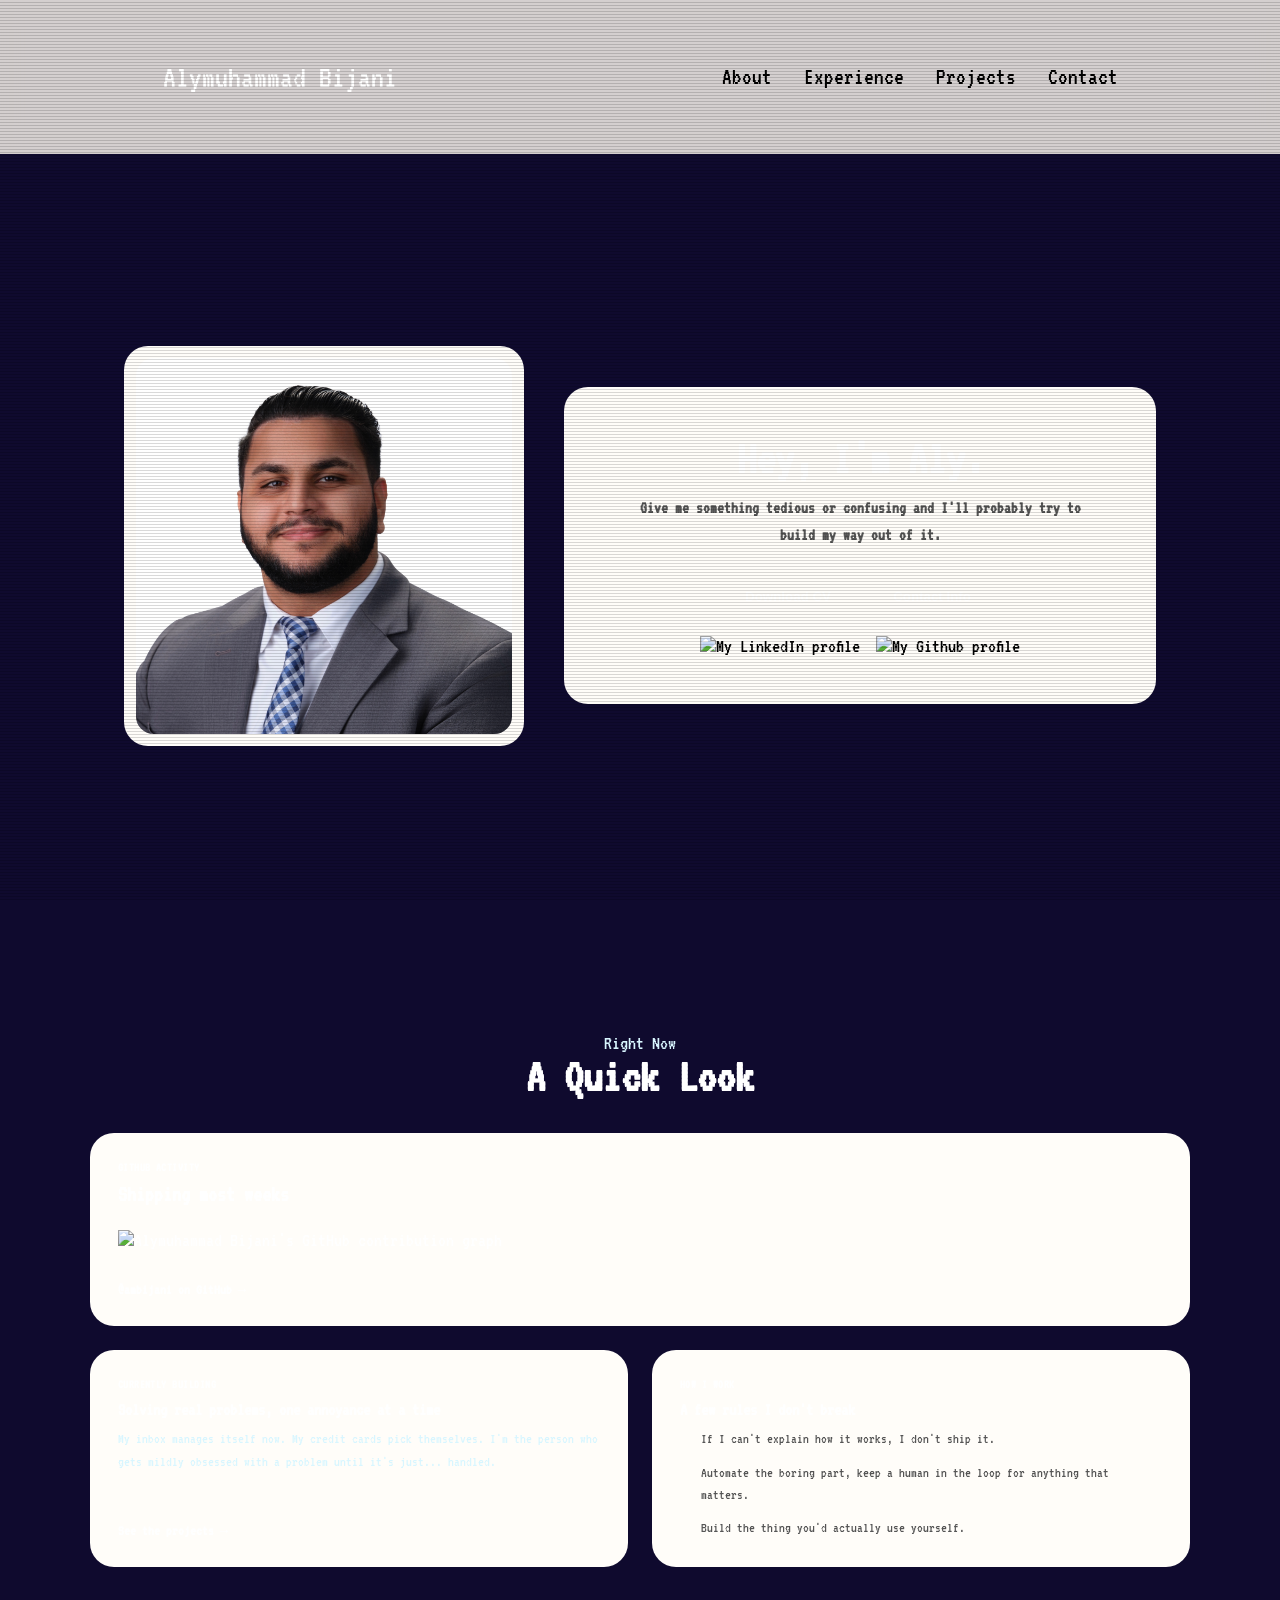
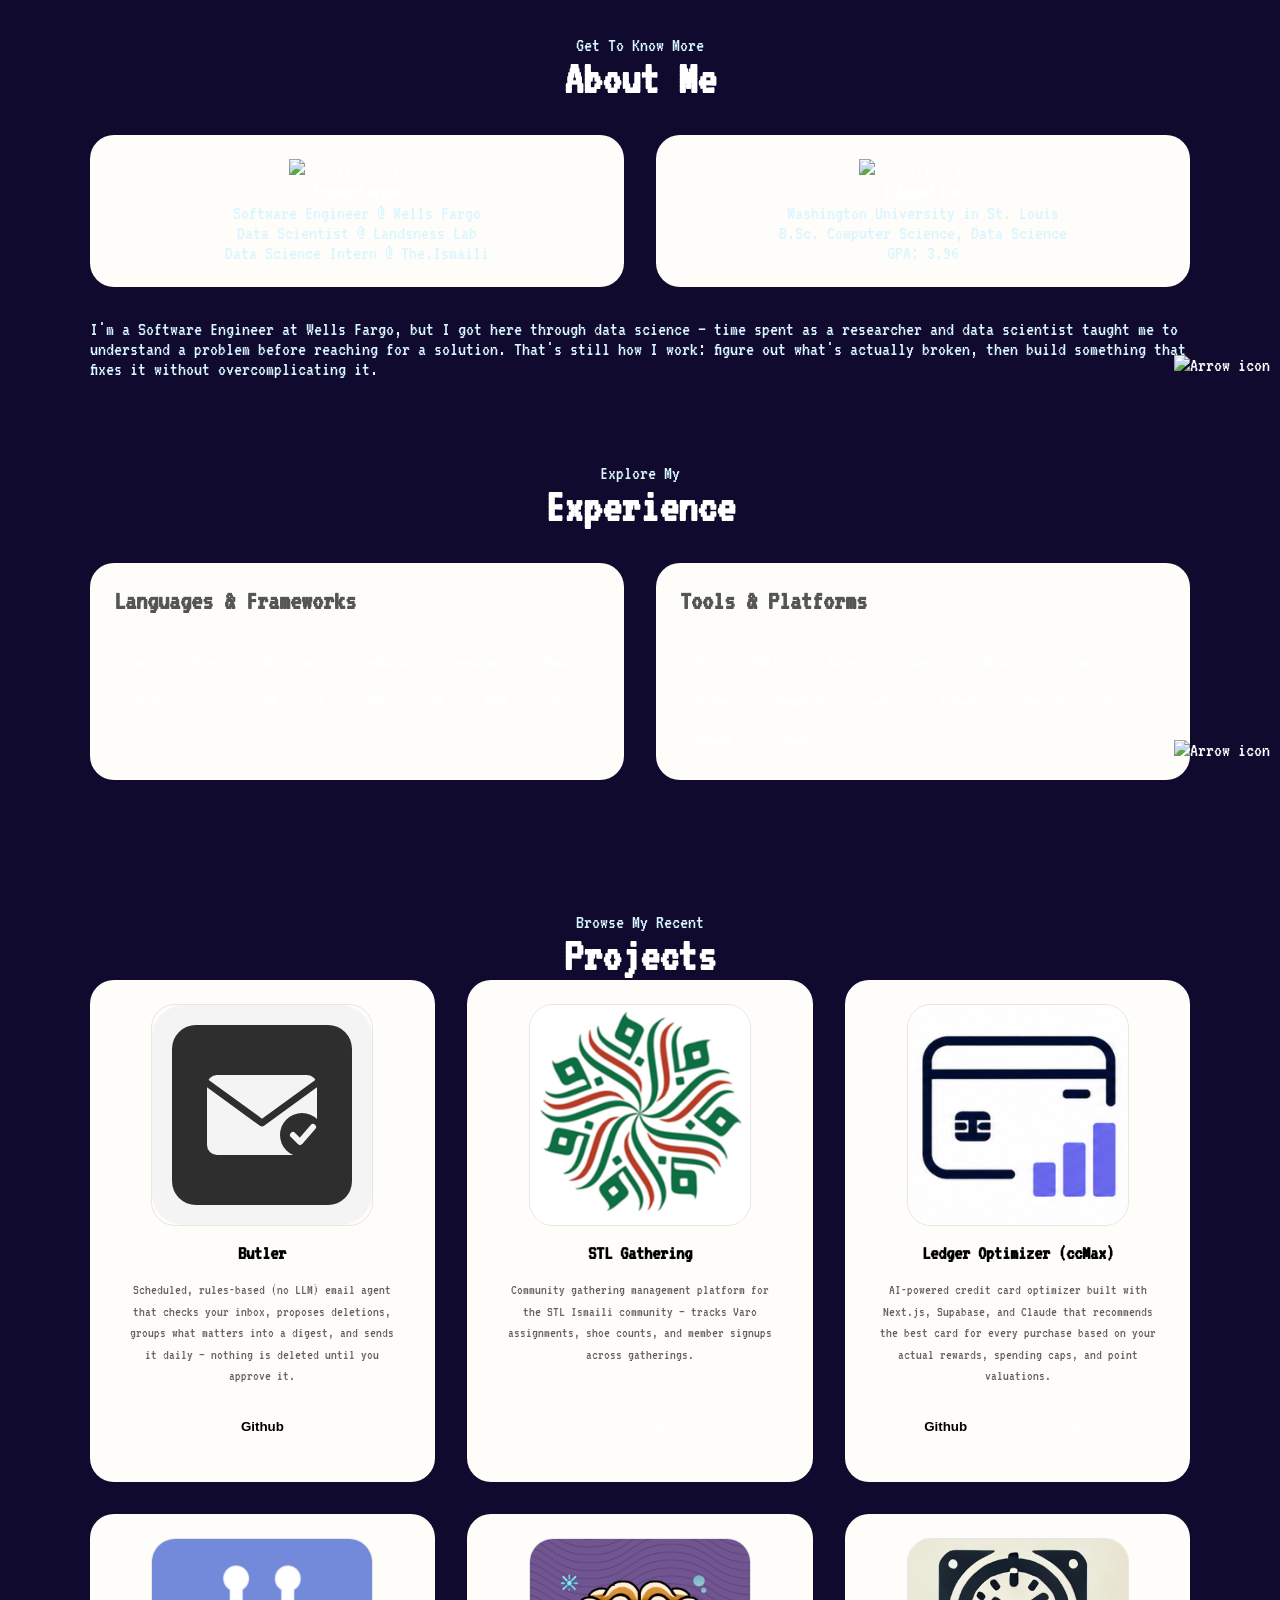
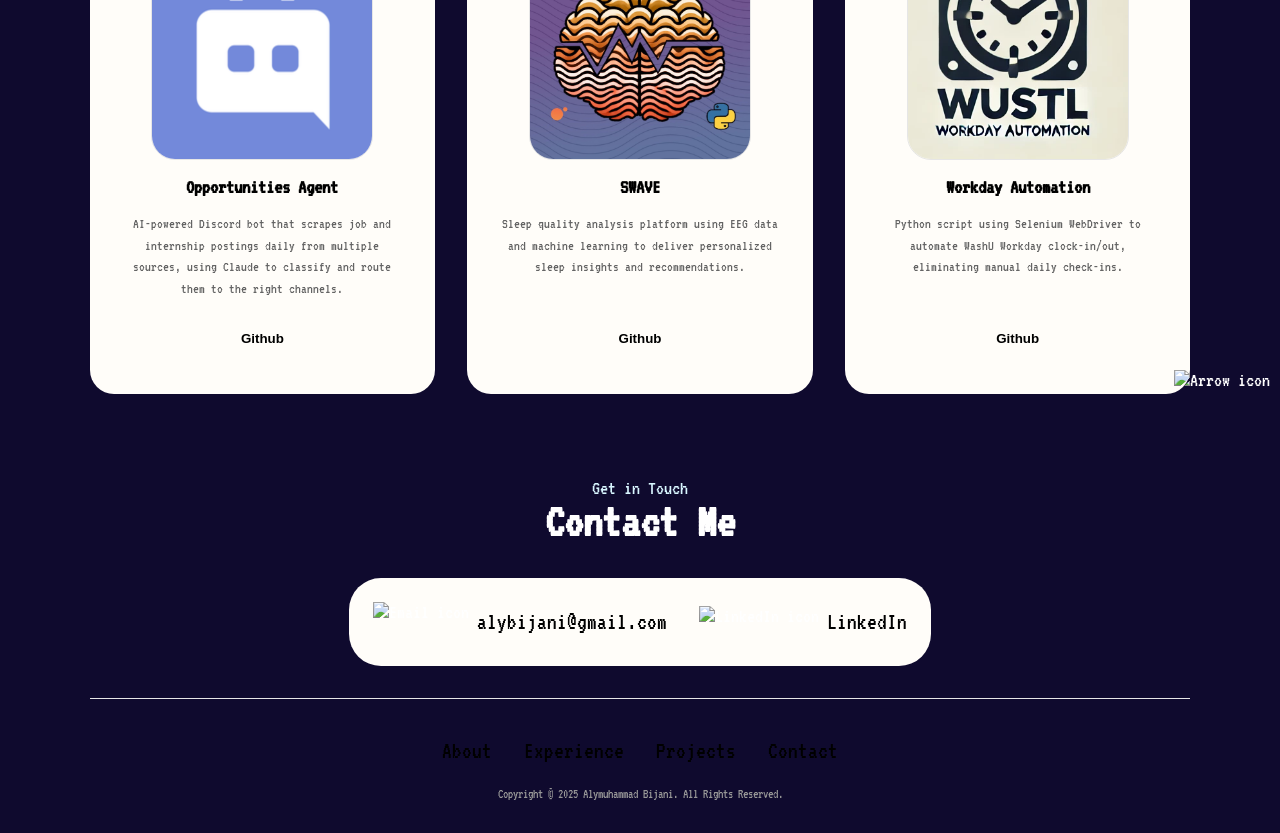
==== pixel/index.html @ 301f7021 "add pixel palette, fonts, and scanline overlay" ====
<!DOCTYPE html>
<html lang="en">

<head>
  <meta charset="UTF-8">
  <meta http-equiv="X-UA-Compatible" content="IE=edge">
  <meta name="viewport" content="width=device-width, initial-scale=1.0">
  <meta name="description" content="Alymuhammad Bijani — Software Engineer at Wells Fargo with a background in data science. Explore my projects, skills, and experience.">
  <title>Bijani Builds</title>
  <link rel="stylesheet" href="style.css">
  <link rel="stylesheet" href="mediaqueries.css">
  <link rel="shortcut icon" type="image/x-icon" href="../assets/bijani_build_logo.png">
  <link href="https://fonts.googleapis.com/css2?family=Press+Start+2P&family=VT323&display=swap" rel="stylesheet">
  <!-- Google tag (gtag.js) -->
  <script async src="https://www.googletagmanager.com/gtag/js?id=G-7TRR2CFN4Z"></script>
  <script>
    window.dataLayer = window.dataLayer || [];
    function gtag(){dataLayer.push(arguments);}
    gtag('js', new Date());
    gtag('config', 'G-7TRR2CFN4Z');
  </script>
</head>

<body>
  <nav id="desktop-nav">
    <div class="logo">Alymuhammad Bijani</div>
    <div>
      <ul class="nav-links">
        <li><a href="#about">About</a></li>
        <li><a href="#experience">Experience</a></li>
        <li><a href="#projects">Projects</a></li>
        <li><a href="#contact">Contact</a></li>
      </ul>
    </div>
  </nav>
  <nav id="hamburger-nav">
    <div class="logo">Alymuhammad Bijani</div>
    <div class="hamburger-menu">
      <div class="hamburger-icon" onclick="toggleMenu()">
        <span></span>
        <span></span>
        <span></span>
      </div>
      <div class="menu-links">
        <li><a href="#about" onclick="toggleMenu()">About</a></li>
        <li><a href="#experience" onclick="toggleMenu()">Experience</a></li>
        <li><a href="#projects" onclick="toggleMenu()">Projects</a></li>
        <li><a href="#contact" onclick="toggleMenu()">Contact</a></li>
      </div>
    </div>
  </nav>
  <section id="profile">
    <div class="section__pic-container bento-card">
      <img src="../assets/Bijani_Alymuhammad.png" alt="Alymuhammad Bijani profile picture" />
    </div>
    <div class="section__text bento-card">
      <h1 class="title">Hey, I'm Aly.</h1>
      <p class="tagline">Give me something tedious or confusing and I'll probably try to build my way out of it.</p>
      <div class="btn-container">
        <button class="btn btn-color-2" onclick="window.open('../assets/Alymuhammad Bijani FT Resume July 2026.pdf', '_blank')">
          Download CV
        </button>
        <button class="btn btn-color-1" onclick="location.href='./#contact'">
          Contact Info
        </button>
      </div>
      <div id="socials-container">
        <a href="https://linkedin.com/in/ambijani" target="_blank">
          <img src="../assets/linkedin.png" alt="My LinkedIn profile" class="icon" />
        </a>
        <a href="https://github.com/ambijani" target="_blank">
          <img src="../assets/github.png" alt="My Github profile" class="icon" />
        </a>
      </div>
    </div>
  </section>
  <section id="now">
    <p class="section__text__p1">Right Now</p>
    <h1 class="title">A Quick Look</h1>
    <div class="now-grid">
      <div class="bento-card now-card now-card--github now-card--wide">
        <span class="now-card__label">GitHub activity</span>
        <h3>Shipping most weeks</h3>
        <img src="https://ghchart.rshah.org/2f6b4f/ambijani" alt="Alymuhammad Bijani's GitHub contribution graph" class="now-card__chart" />
        <a href="https://github.com/ambijani" target="_blank" class="now-card__link">@ambijani on GitHub →</a>
      </div>
      <div class="bento-card now-card now-card--building">
        <span class="now-card__label">Currently building</span>
        <h3>Solving real problems, one annoyance at a time</h3>
        <p>My inbox manages itself now. My credit cards pick themselves. I'm the person who gets mildly obsessed with a problem until it's just... handled.</p>
        <a href="#projects" class="now-card__link">See the projects →</a>
      </div>
      <div class="bento-card now-card now-card--principles">
        <span class="now-card__label">How I work</span>
        <h3>A few rules I don't break</h3>
        <ul class="now-card__list">
          <li>If I can't explain how it works, I don't ship it.</li>
          <li>Automate the boring part, keep a human in the loop for anything that matters.</li>
          <li>Build the thing you'd actually use yourself.</li>
        </ul>
      </div>
    </div>
  </section>
  <section id="about">
    <p class="section__text__p1">Get To Know More</p>
    <h1 class="title">About Me</h1>
    <div class="section-container">
      <div class="about-details-container">
        <div class="about-containers">
          <div class="details-container">
            <img src="../assets/experience.png" alt="Experience icon" class="icon" />
            <h3>Experience</h3>
            <p>Software Engineer @ Wells Fargo<br> Data Scientist @ Landsness Lab<br> Data Science Intern @
              The.Ismaili</p>
          </div>
          <div class="details-container">
            <img src="../assets/education.png" alt="Education icon" class="icon" />
            <h3>Education</h3>
            <p>Washington University in St. Louis<br> B.Sc. Computer Science, Data Science<br> GPA: 3.96</p>
          </div>
        </div>
        <div class="text-container">
          <p>
            I'm a Software Engineer at Wells Fargo, but I got here through data science — time spent as a researcher
            and data scientist taught me to understand a problem before reaching for a solution. That's still how I
            work: figure out what's actually broken, then build something that fixes it without overcomplicating it.
          </p>
        </div>
      </div>
    </div>
    <img src="../assets/arrow.png" alt="Arrow icon" class="icon arrow" onclick="location.href='./#experience'" />
  </section>
  <section id="experience">
    <p class="section__text__p1">Explore My</p>
    <h1 class="title">Experience</h1>
    <div class="experience-details-container">
      <div class="about-containers">
        <div class="details-container bento-card skill-group">
          <h2 class="experience-sub-title">Languages & Frameworks</h2>
          <div class="skill-chips">
            <span class="skill-chip">Java</span>
            <span class="skill-chip">Python</span>
            <span class="skill-chip">Spring Boot</span>
            <span class="skill-chip">TypeScript</span>
            <span class="skill-chip">JavaScript</span>
            <span class="skill-chip">React</span>
            <span class="skill-chip">Angular</span>
            <span class="skill-chip">C++</span>
            <span class="skill-chip">PHP</span>
            <span class="skill-chip">R</span>
            <span class="skill-chip">HTML</span>
            <span class="skill-chip">CSS</span>
            <span class="skill-chip">MySQL</span>
            <span class="skill-chip">H2</span>
          </div>
        </div>
        <div class="details-container bento-card skill-group">
          <h2 class="experience-sub-title">Tools & Platforms</h2>
          <div class="skill-chips">
            <span class="skill-chip">Git</span>
            <span class="skill-chip">AWS EC2</span>
            <span class="skill-chip">Linux</span>
            <span class="skill-chip">VS Code</span>
            <span class="skill-chip">JetBrains</span>
            <span class="skill-chip">Eclipse</span>
            <span class="skill-chip">Postman</span>
            <span class="skill-chip">Swagger UI</span>
            <span class="skill-chip">Jupyter</span>
            <span class="skill-chip">R Studio</span>
            <span class="skill-chip">Anaconda</span>
            <span class="skill-chip">Notion</span>
            <span class="skill-chip">JDoodle</span>
            <span class="skill-chip">Orchestra</span>
          </div>
        </div>
      </div>
    </div>
    <img src="../assets/arrow.png" alt="Arrow icon" class="icon arrow" onclick="location.href='./#projects'" />
  </section>
  <section id="projects">
    <p class="section__text__p1">Browse My Recent</p>
    <h1 class="title">Projects</h1>
    <div class="experience-details-container">
      <div class="about-containers">
        <div class="details-container color-container reveal">
          <div class="article-container">
            <img src="../assets/butler-icon.svg" alt="Butler" class="project-img" />
          </div>
          <h2 class="experience-sub-title project-title">Butler</h2>
          <p class="project-description">Scheduled, rules-based (no LLM) email agent that checks your inbox, proposes deletions, groups what matters into a digest, and sends it daily — nothing is deleted until you approve it.</p>
          <div class="btn-container">
            <a href="https://github.com/ambijani/butler-public" target="_blank">
              <button class="btn btn-color-2 project-btn">Github</button>
            </a>
          </div>
        </div>
        <div class="details-container color-container reveal">
          <div class="article-container">
            <img src="../assets/stl-gathering.png" alt="STL Gathering Website" class="project-img" />
          </div>
          <h2 class="experience-sub-title project-title">STL Gathering</h2>
          <p class="project-description">Community gathering management platform for the STL Ismaili community — tracks Varo assignments, shoe counts, and member signups across gatherings.</p>
          <div class="btn-container">
            <a href="https://stl-gathering-website.vercel.app" target="_blank">
              <button class="btn btn-color-1 project-btn">Visit Site</button>
            </a>
          </div>
        </div>
        <div class="details-container color-container reveal">
          <div class="article-container">
            <img src="../assets/ledger-optimizer.png" alt="Ledger Optimizer (ccMax)" class="project-img" />
          </div>
          <h2 class="experience-sub-title project-title">Ledger Optimizer (ccMax)</h2>
          <p class="project-description">AI-powered credit card optimizer built with Next.js, Supabase, and Claude that recommends the best card for every purchase based on your actual rewards, spending caps, and point valuations.</p>
          <div class="btn-container">
            <a href="https://github.com/ambijani/ccMax" target="_blank">
              <button class="btn btn-color-2 project-btn">Github</button>
            </a>
            <a href="https://cc-max.vercel.app" target="_blank">
              <button class="btn btn-color-1 project-btn">Live Site</button>
            </a>
          </div>
        </div>
        <div class="details-container color-container reveal">
          <div class="article-container">
            <img src="../assets/opportunities-agent.png" alt="Opportunities Agent" class="project-img" />
          </div>
          <h2 class="experience-sub-title project-title">Opportunities Agent</h2>
          <p class="project-description">AI-powered Discord bot that scrapes job and internship postings daily from multiple sources, using Claude to classify and route them to the right channels.</p>
          <div class="btn-container">
            <a href="https://github.com/ambijani/opportunities-agent" target="_blank">
              <button class="btn btn-color-2 project-btn">Github</button>
            </a>
          </div>
        </div>
        <div class="details-container color-container reveal">
          <div class="article-container">
            <img src="../assets/SWAVE_FINAL_LOGO copy.jpg" alt="SWAVE" class="project-img" />
          </div>
          <h2 class="experience-sub-title project-title">SWAVE</h2>
          <p class="project-description">Sleep quality analysis platform using EEG data and machine learning to deliver personalized sleep insights and recommendations.</p>
          <div class="btn-container">
            <a href="https://github.com/cilantroxiao/SWAVE" target="_blank">
              <button class="btn btn-color-2 project-btn">Github</button>
            </a>
          </div>
        </div>
        <div class="details-container color-container reveal">
          <div class="article-container">
            <img src="../assets/wustl_workday_logo.png" alt="Clock-in/out Automation" class="project-img" />
          </div>
          <h2 class="experience-sub-title project-title">Workday Automation</h2>
          <p class="project-description">Python script using Selenium WebDriver to automate WashU Workday clock-in/out, eliminating manual daily check-ins.</p>
          <div class="btn-container">
            <a href="https://github.com/ambijani/WUSTLWorkdayAutomationScript" target="_blank">
              <button class="btn btn-color-2 project-btn">Github</button>
            </a>
          </div>
        </div>
      </div>
    </div>
    <img src="../assets/arrow.png" alt="Arrow icon" class="icon arrow" onclick="location.href='./#contact'" />
  </section>
  <section id="contact">
    <p class="section__text__p1">Get in Touch</p>
    <h1 class="title">Contact Me</h1>
    <div class="contact-info-upper-container">
      <div class="contact-info-container">
        <img src="../assets/email.png" alt="Email icon" class="icon contact-icon email-icon" />
        <p><a href="mailto:alybijani@gmail.com" target="_blank">alybijani@gmail.com</a></p>
      </div>
      <div class="contact-info-container">
        <img src="../assets/linkedin.png" alt="LinkedIn icon" class="icon contact-icon" />
        <p><a href="https://linkedin.com/in/ambijani" target="_blank">LinkedIn</a></p>
      </div>
    </div>
  </section>
  <footer>
    <nav>
      <div class="nav-links-container">
        <ul class="nav-links">
          <li><a href="#about">About</a></li>
          <li><a href="#experience">Experience</a></li>
          <li><a href="#projects">Projects</a></li>
          <li><a href="#contact">Contact</a></li>
        </ul>
      </div>
    </nav>
    <p>Copyright &#169; 2025 Alymuhammad Bijani. All Rights Reserved.</p>
  </footer>
  <script src="../script.js"></script>
</body>

</html>
---- pixel/style.css ----
/* GENERAL */

:root {
  --pixel-navy: #0f0a2e;
  --pixel-navy-card: #1a1246;
  --pixel-magenta: #ff2e88;
  --pixel-cyan: #7df9ff;
  --pixel-gold: #ffe14d;
  --font-display: 'Press Start 2P', monospace;
  --font-body: 'VT323', monospace;
}

* {
  margin: 0;
  padding: 0;
}

body {
  font-family: var(--font-body);
  font-size: 20px;
  -webkit-font-smoothing: antialiased;
  text-rendering: optimizeLegibility;
  background: var(--pixel-navy);
  color: #fff;
  position: relative;
}

body::after {
  content: "";
  position: fixed;
  inset: 0;
  pointer-events: none;
  background: repeating-linear-gradient(0deg, rgba(0, 0, 0, 0.15) 0px, rgba(0, 0, 0, 0.15) 1px, transparent 1px, transparent 3px);
  z-index: 1000;
}

html {
  scroll-behavior: smooth;
}

p {
  color: #d8f6ff;
}

/* TRANSITION */

a,
.btn {
  transition: all 300ms ease;
}

/* DESKTOP NAV */

nav,
.nav-links {
  display: flex;
}

nav {
  justify-content: space-around;
  align-items: center;
  height: 17vh;
  position: sticky;
  top: 0;
  z-index: 100;
  background: rgba(247, 243, 236, 0.85);
  backdrop-filter: blur(12px);
  -webkit-backdrop-filter: blur(12px);
  border-bottom: 1px solid transparent;
  transition: border-color 300ms ease, box-shadow 300ms ease;
}

nav.scrolled {
  border-color: rgb(225, 225, 225);
  box-shadow: 0 2px 16px rgba(0, 0, 0, 0.06);
}

.nav-links {
  gap: 2rem;
  list-style: none;
  font-size: 1.5rem;
}

a {
  color: black;
  text-decoration: none;
  text-decoration-color: white;
}

a:hover {
  color: grey;
  text-decoration: underline;
  text-underline-offset: 1rem;
  text-decoration-color: rgb(181, 181, 181);
}

.nav-links a.active-link {
  color: var(--ink);
  text-decoration: underline;
  text-underline-offset: 1rem;
  text-decoration-color: var(--accent);
}

.logo {
  font-size: 2rem;
}

.logo:hover {
  cursor: default;
}

/* HAMBURGER MENU */

#hamburger-nav {
  display: none;
}

.hamburger-menu {
  position: relative;
  display: inline-block;
}

.hamburger-icon {
  display: flex;
  flex-direction: column;
  justify-content: space-between;
  height: 24px;
  width: 30px;
  cursor: pointer;
}

.hamburger-icon span {
  width: 100%;
  height: 2px;
  background-color: black;
  transition: all 0.3s ease-in-out;
}

.menu-links {
  position: absolute;
  top: 100%;
  right: 0;
  background-color: white;
  width: fit-content;
  max-height: 0;
  overflow: hidden;
  transition: all 0.3s ease-in-out;
}

.menu-links a {
  display: block;
  padding: 10px;
  text-align: center;
  font-size: 1.5rem;
  color: black;
  text-decoration: none;
  transition: all 0.3s ease-in-out;
}

.menu-links li {
  list-style: none;
}

.menu-links.open {
  max-height: 300px;
}

.hamburger-icon.open span:first-child {
  transform: rotate(45deg) translate(10px, 5px);
}

.hamburger-icon.open span:nth-child(2) {
  opacity: 0;
}

.hamburger-icon.open span:last-child {
  transform: rotate(-45deg) translate(10px, -5px);
}

.hamburger-icon span:first-child {
  transform: none;
}

.hamburger-icon span:first-child {
  opacity: 1;
}

.hamburger-icon span:first-child {
  transform: none;
}

/* SECTIONS */

section {
  padding-top: 4vh;
  height: 96vh;
  margin: 0 clamp(1.5rem, 7vw, 10rem);
  box-sizing: border-box;
  min-height: fit-content;
}

.section-container {
  display: flex;
}

/* BENTO CARD */

.bento-card {
  background: #fffdf9;
  border: 1.5px solid var(--card-border);
  border-radius: 1.5rem;
  box-shadow: var(--card-shadow);
  transition: transform 250ms ease, box-shadow 250ms ease;
}

.bento-card:hover {
  transform: translateY(-4px);
  box-shadow: 0 14px 28px rgba(28, 28, 26, 0.12);
}

/* PROFILE SECTION */

#profile {
  display: flex;
  justify-content: center;
  align-items: center;
  gap: 2.5rem;
  height: 80vh;
}

.section__pic-container {
  display: flex;
  height: 400px;
  width: 400px;
  margin: auto 0;
  padding: 0.75rem;
  box-sizing: border-box;
  overflow: hidden;
}

.section__pic-container img {
  width: 100%;
  height: 100%;
  object-fit: cover;
  border-radius: 1.1rem;
}

.section__text {
  align-self: center;
  text-align: center;
  padding: 3rem 3.5rem;
  max-width: 480px;
}

.section__text .tagline {
  font-size: 1.05rem;
  color: rgb(85, 85, 85);
  line-height: 1.6;
  margin: 0.75rem 0 1.5rem;
}

.section__text p {
  font-weight: 600;
}

.section__text__p1 {
  text-align: center;
}

.section__text__p2 {
  font-size: 1.75rem;
  margin-bottom: 1rem;
}

.title {
  font-size: 3rem;
  text-align: center;
}

#socials-container {
  display: flex;
  justify-content: center;
  margin-top: 1rem;
  gap: 1rem;
}

/* ICONS */

.icon {
  cursor: pointer;
  height: 2rem;
}

/* BUTTONS */

.btn-container {
  display: flex;
  justify-content: center;
  gap: 1rem;
}

.btn {
  font-weight: 600;
  transition: all 300ms ease;
  padding: 1rem;
  width: 8rem;
  border-radius: 2rem;
}

.btn-color-1,
.btn-color-2 {
  border: var(--ink) 0.1rem solid;
}

.btn-color-1:hover,
.btn-color-2:hover {
  cursor: pointer;
}

.btn-color-1 {
  background: var(--accent);
  border-color: var(--accent);
  color: white;
}

.btn-color-1:hover {
  background: var(--accent-dark);
  border-color: var(--accent-dark);
}

.btn-color-2 {
  background: none;
  color: var(--ink);
}

.btn-color-2:hover {
  background: var(--ink);
  color: white;
}

.btn-container {
  gap: 1rem;
}

/* ABOUT SECTION */

/* NOW SECTION */

#now {
  height: fit-content;
  padding-bottom: 2rem;
}

.now-grid {
  display: grid;
  grid-template-columns: repeat(2, 1fr);
  gap: 1.5rem;
  margin-top: 2rem;
}

.now-card--wide {
  grid-column: 1 / -1;
}

.now-card {
  padding: 1.75rem;
  display: flex;
  flex-direction: column;
  text-align: left;
}

.now-card__label {
  font-size: 0.75rem;
  font-weight: 700;
  letter-spacing: 0.04em;
  text-transform: uppercase;
  color: var(--accent);
  margin-bottom: 0.6rem;
}

.now-card h3 {
  font-size: 1.15rem;
  margin-bottom: 0.6rem;
  color: var(--ink);
}

.now-card p {
  font-size: 0.9rem;
  line-height: 1.55;
  flex: 1;
}

.now-card__chart {
  width: 100%;
  height: auto;
  margin: 1rem 0 1rem;
}

.now-card--wide h3 {
  font-size: 1.4rem;
}

.now-card__link {
  margin-top: 1rem;
  font-weight: 600;
  font-size: 0.9rem;
  color: var(--ink);
}

.now-card__link:hover {
  color: var(--accent);
}

.now-card__list {
  list-style: none;
  display: flex;
  flex-direction: column;
  gap: 0.75rem;
}

.now-card__list li {
  position: relative;
  padding-left: 1.3rem;
  font-size: 0.9rem;
  line-height: 1.5;
  color: rgb(85, 85, 85);
}

.now-card__list li::before {
  content: "";
  position: absolute;
  left: 0;
  top: 0.5em;
  width: 6px;
  height: 6px;
  border-radius: 50%;
  background: var(--accent);
}

#about {
  position: relative;
  height: fit-content;
  padding-bottom: 3rem;
}

.about-containers {
  gap: 2rem;
  margin-bottom: 2rem;
  margin-top: 2rem;
}

.about-details-container {
  justify-content: center;
  flex-direction: column;
}

.about-containers,
.about-details-container {
  display: flex;
}

.arrow {
  position: absolute;
  right: -5rem;
  bottom: 2.5rem;
}

.details-container {
  padding: 1.5rem;
  flex: 1;
  background: #fffdf9;
  border-radius: 1.5rem;
  border: 1.5px solid var(--card-border);
  box-shadow: var(--card-shadow);
  text-align: center;
  transition: transform 250ms ease, box-shadow 250ms ease;
}

.details-container:hover {
  transform: translateY(-4px);
  box-shadow: 0 14px 28px rgba(28, 28, 26, 0.12);
}

.section-container {
  gap: 4rem;
  height: 80%;
}

.section__pic-container {
  height: 400px;
  width: 400px;
  margin: auto 0;
}

/* EXPERIENCE SECTION */

#experience {
  position: relative;
  height: fit-content;
  margin-bottom: 4rem;
}

.experience-sub-title {
  color: rgb(85, 85, 85);
  font-weight: 600;
  font-size: 1.75rem;
  margin-bottom: 2rem;
}

.experience-details-container {
  display: flex;
  justify-content: center;
  flex-direction: column;
}

.article-container {
  display: flex;
  text-align: initial;
  flex-wrap: wrap;
  flex-direction: row;
  gap: 2.5rem;
  justify-content: space-around;
}

article {
  display: flex;
  width: 10rem;
  justify-content: space-around;
  gap: 0.5rem;
}

article .icon {
  cursor: default;
}

article p {
  display: inline-block;
  font-size: 0.7rem;
  background: rgb(240, 240, 240);
  padding: 0.15rem 0.55rem;
  border-radius: 1rem;
  color: rgb(85, 85, 85);
  font-weight: 500;
  margin-top: 0.15rem;
  white-space: nowrap;
}

/* SKILL CHIPS */

.skill-group {
  text-align: left;
}

.skill-group .experience-sub-title {
  text-align: left;
}

.skill-chips {
  display: flex;
  flex-wrap: wrap;
  gap: 0.6rem;
}

.skill-chip {
  font-size: 0.85rem;
  font-weight: 600;
  color: var(--ink);
  padding: 0.5rem 1rem;
  border-radius: 2rem;
  border: 1.5px solid var(--card-border);
  background: var(--paper);
  transition: background 200ms ease, color 200ms ease;
}

.skill-chip:hover {
  background: var(--accent);
  border-color: var(--accent);
  color: white;
}

/* PROJECTS SECTION */

#projects {
  position: relative;
  height: fit-content;
  margin-top: 4rem;
  padding-bottom: 3rem;
}

#projects .about-containers {
  display: grid;
  grid-template-columns: repeat(3, 1fr);
  gap: 2rem;
  margin: 0;
}

.color-container {
  display: flex;
  flex-direction: column;
  align-items: center;
}

.color-container .article-container {
  width: 100%;
  display: flex;
  justify-content: center;
  align-items: center;
  flex: 0 0 auto;
}

.color-container .experience-sub-title {
  flex: 0 0 auto;
}

.color-container .project-description {
  flex: 1 1 auto;
}

.color-container .btn-container {
  flex: 0 0 auto;
  margin-top: auto;
  padding-bottom: 0.5rem;
}

.project-img {
  border-radius: 1.5rem;
  width: 220px;
  height: 220px;
  object-fit: cover;
  border: 1px solid rgb(230, 230, 230);
}

.project-title {
  margin: 1rem;
  color: black;
  font-size: 1.3rem;
  white-space: nowrap;
  overflow: hidden;
  text-overflow: ellipsis;
  width: 100%;
  text-align: center;
}

.project-description {
  font-size: 0.9rem;
  color: rgb(100, 100, 100);
  text-align: center;
  margin: 0 0.5rem 1rem;
  line-height: 1.5;
}

.project-btn {
  color: var(--ink);
  border-color: var(--ink);
}

.project-btn.btn-color-1 {
  color: white;
}

/* CONTACT */

#contact {
  display: flex;
  justify-content: center;
  flex-direction: column;
  height: 70vh;
}

.contact-info-upper-container {
  display: flex;
  justify-content: center;
  border-radius: 2rem;
  border: 1.5px solid var(--card-border);
  background: #fffdf9;
  box-shadow: var(--card-shadow);
  margin: 2rem auto;
  padding: 0.5rem;
}

.contact-info-container {
  display: flex;
  align-items: center;
  justify-content: center;
  gap: 0.5rem;
  margin: 1rem;
}

.contact-info-container p {
  font-size: larger;
}

.contact-icon {
  cursor: default;
}

.email-icon {
  height: 2.5rem;
}

/* FOOTER SECTION */

footer {
  height: auto;
  margin: 0 clamp(1.5rem, 7vw, 10rem);
  padding: 2.5rem 0 2rem;
  border-top: 1px solid rgb(230, 230, 230);
}

footer nav,
footer nav.scrolled {
  height: auto;
  position: static;
  background: none;
  backdrop-filter: none;
  -webkit-backdrop-filter: none;
  border-bottom: none;
  box-shadow: none;
}

footer .nav-links-container {
  display: flex;
  justify-content: center;
}

footer p {
  text-align: center;
  margin-top: 1.5rem;
  font-size: 0.85rem;
  color: rgb(150, 150, 150);
}

/* SCROLL REVEAL */

.reveal {
  opacity: 0;
  transform: translateY(28px);
  transition: opacity 0.55s ease, transform 0.55s ease;
}

.reveal.visible {
  opacity: 1;
  transform: translateY(0);
}
---- pixel/mediaqueries.css ----
@media screen and (max-width: 1400px) {
  #profile {
    height: 83vh;
    margin-bottom: 6rem;
  }
  .about-containers {
    flex-wrap: wrap;
  }
  #projects .about-containers {
    grid-template-columns: repeat(3, 1fr);
  }
  #contact,
  #projects {
    height: fit-content;
  }
}

@media screen and (max-width: 900px) {
  #projects .about-containers {
    grid-template-columns: repeat(2, 1fr);
  }
  .now-grid {
    grid-template-columns: 1fr;
  }
}

@media screen and (max-width: 1200px) {
  #desktop-nav {
    display: none;
  }
  #hamburger-nav {
    display: flex;
  }
  #experience,
  .experience-details-container {
    margin-top: 2rem;
  }
  #profile,
  .section-container {
    display: block;
  }
  .arrow {
    display: none;
  }
  section,
  .section-container {
    height: fit-content;
  }
  section {
    margin: 0 5%;
  }
  .section__pic-container {
    width: 275px;
    height: 275px;
    margin: 0 auto 2rem;
  }
  .about-containers {
    margin-top: 0;
  }
}

@media screen and (max-width: 600px) {
  #contact {
    height: 40vh;
  }
  #profile {
    height: 83vh;
    margin-bottom: 0;
  }
  article {
    font-size: 1rem;
  }
  footer .nav-links-container {
    margin-bottom: 1rem;
  }
  #projects .about-containers {
    grid-template-columns: 1fr;
  }
  .about-containers,
  .contact-info-upper-container,
  .btn-container {
    flex-wrap: wrap;
  }
  .contact-info-container {
    margin: 0;
  }
  .contact-info-container p,
  .nav-links li a {
    font-size: 1rem;
  }
  .experience-sub-title {
    font-size: 1.25rem;
  }
  .logo {
    font-size: 1.5rem;
  }
  .nav-links {
    flex-direction: column;
    gap: 0.5rem;
    text-align: center;
  }
  .section__pic-container {
    width: auto;
    height: 46vw;
    justify-content: center;
  }
  .section__text__p2 {
    font-size: 1.25rem;
  }
  .title {
    font-size: 2rem;
  }
  .text-container {
    text-align: justify;
  }

  .about-containers{
    display: flex;
    flex-direction: column;
    width: 100%;
  }
}

@media (max-width: 480px) {
  .about-containers{
    display: flex;
    flex-direction: column;
    width: 100%;
  }
}
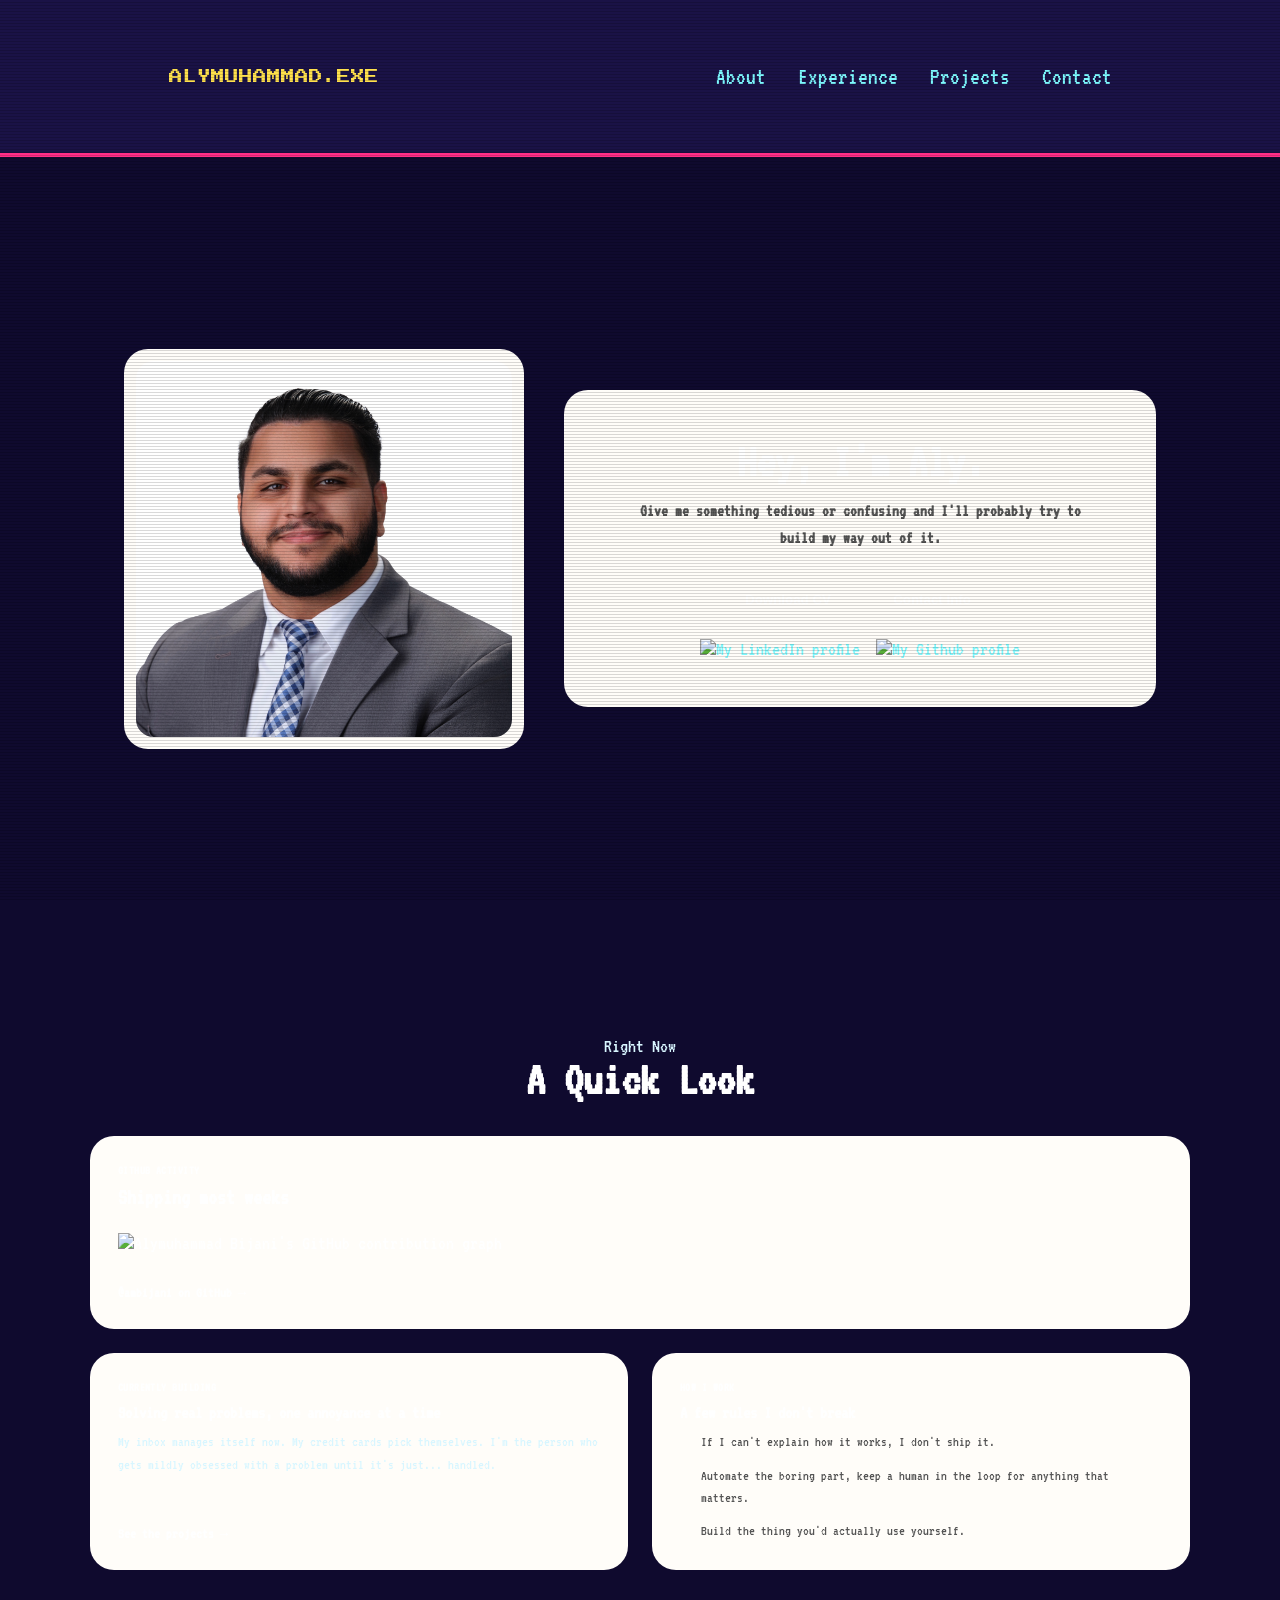
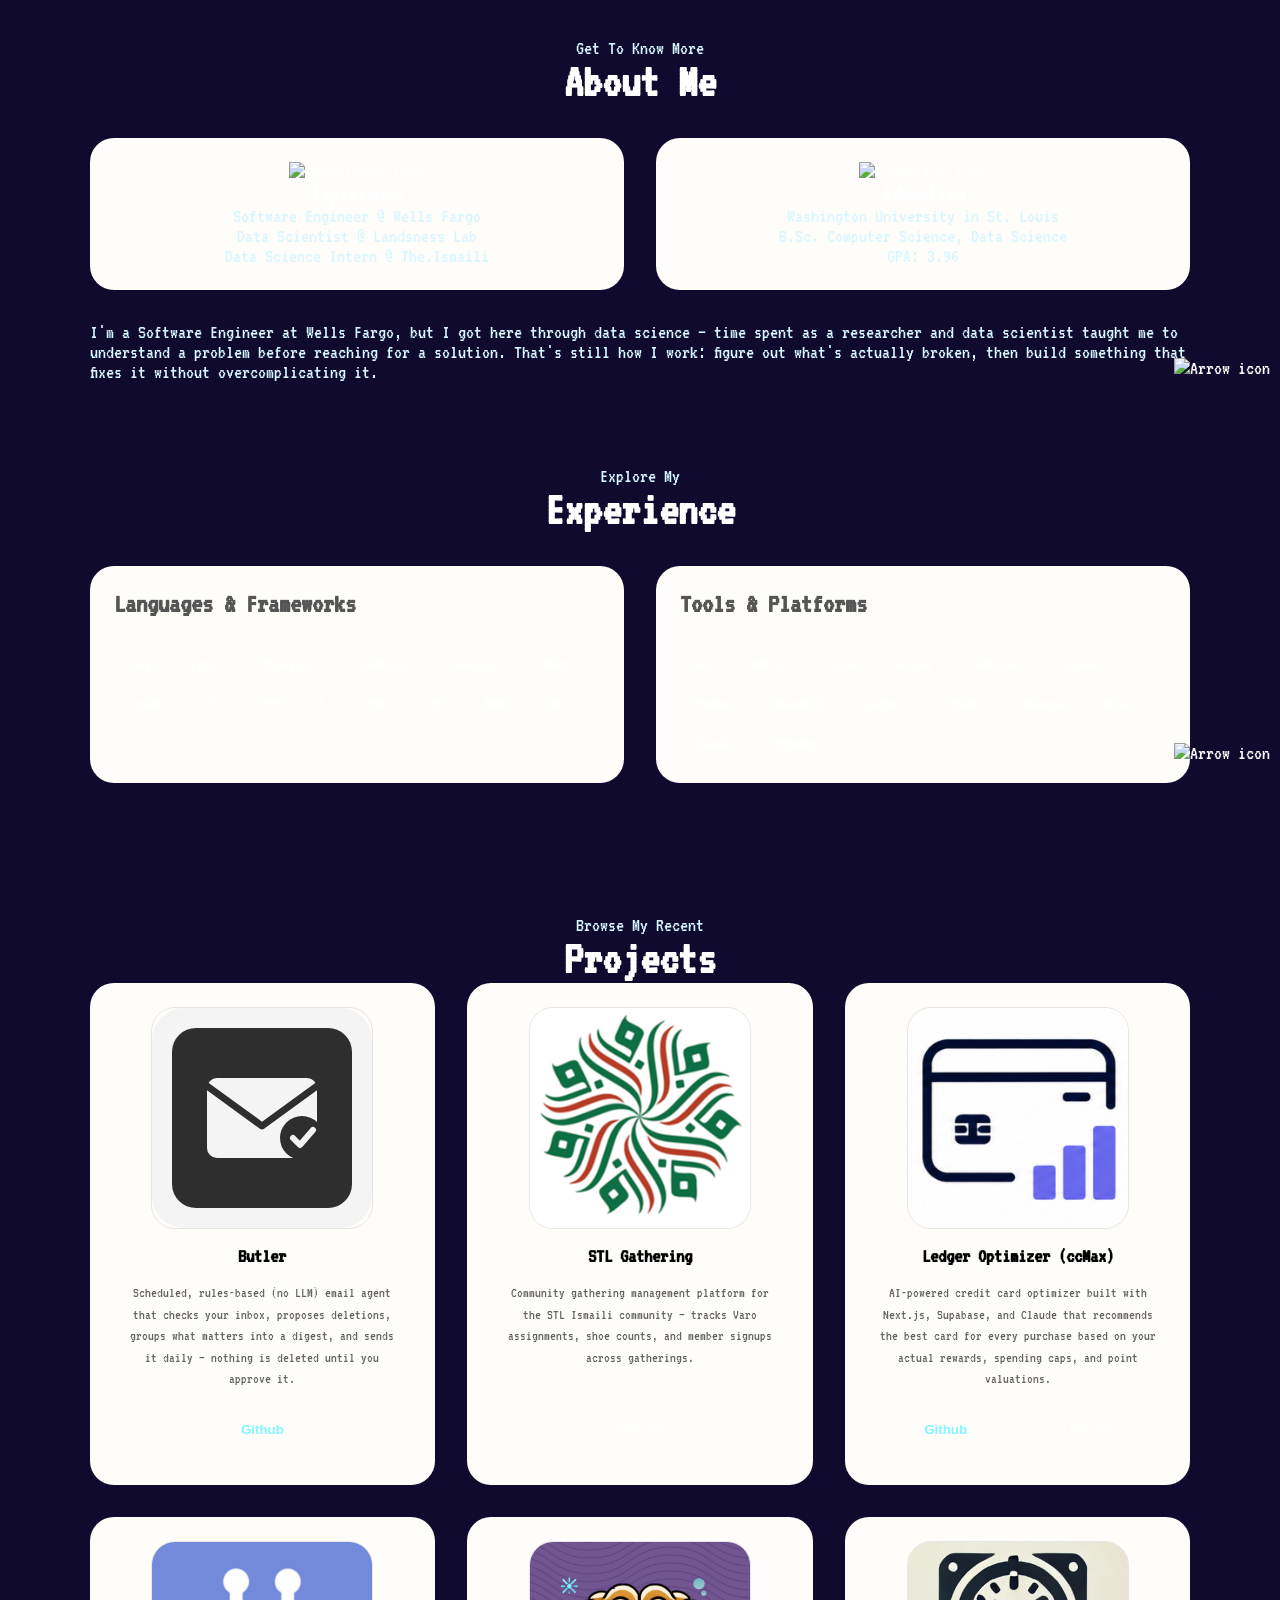
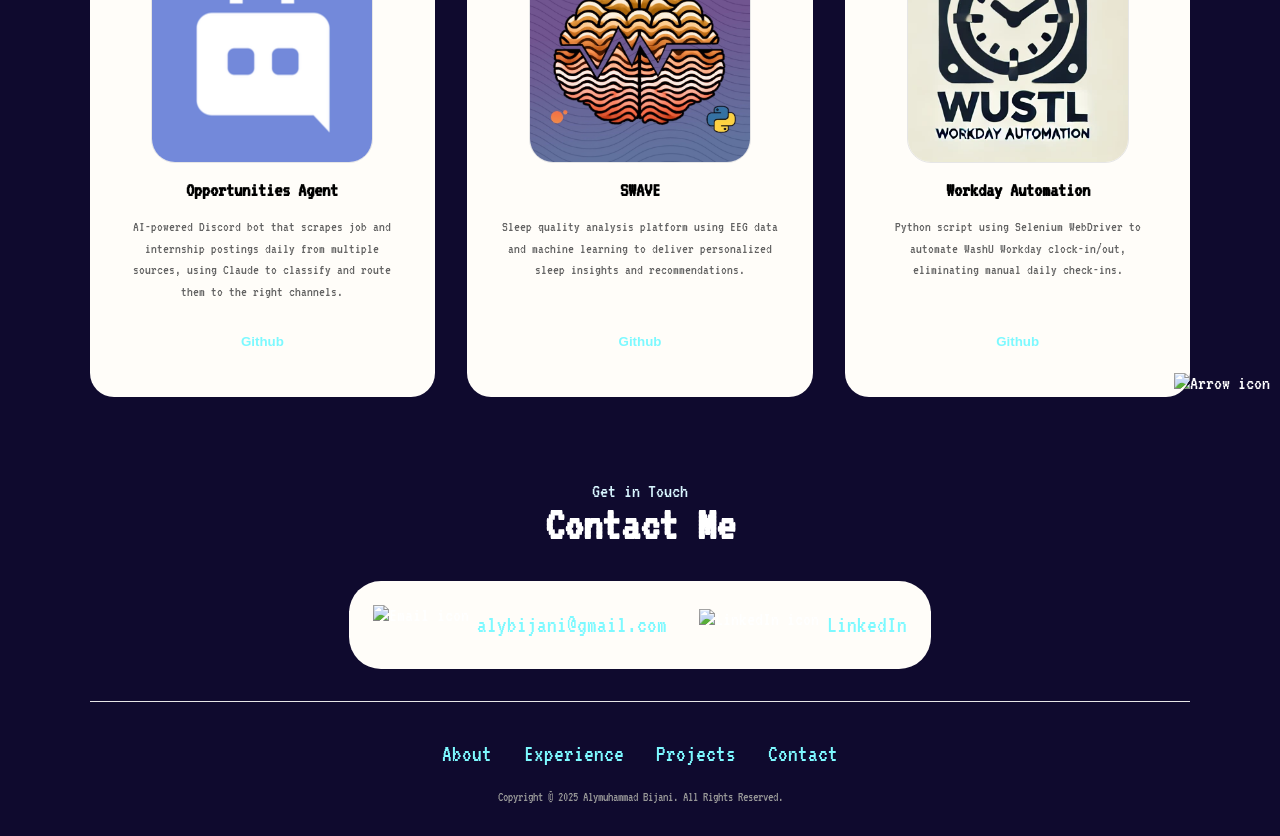
==== commit fc0c0ad2: "restyle nav and hamburger menu for pixel theme" ====
--- a/pixel/index.html
+++ b/pixel/index.html
@@ -23,7 +23,7 @@
 
 <body>
   <nav id="desktop-nav">
-    <div class="logo">Alymuhammad Bijani</div>
+    <div class="logo">ALYMUHAMMAD.EXE</div>
     <div>
       <ul class="nav-links">
         <li><a href="#about">About</a></li>
@@ -34,7 +34,7 @@
     </div>
   </nav>
   <nav id="hamburger-nav">
-    <div class="logo">Alymuhammad Bijani</div>
+    <div class="logo">ALYMUHAMMAD.EXE</div>
     <div class="hamburger-menu">
       <div class="hamburger-icon" onclick="toggleMenu()">
         <span></span>
--- a/pixel/style.css
+++ b/pixel/style.css
@@ -63,16 +63,13 @@
   position: sticky;
   top: 0;
   z-index: 100;
-  background: rgba(247, 243, 236, 0.85);
-  backdrop-filter: blur(12px);
-  -webkit-backdrop-filter: blur(12px);
-  border-bottom: 1px solid transparent;
-  transition: border-color 300ms ease, box-shadow 300ms ease;
+  background: var(--pixel-navy-card);
+  border-bottom: 4px solid var(--pixel-magenta);
+  transition: box-shadow 300ms ease;
 }
 
 nav.scrolled {
-  border-color: rgb(225, 225, 225);
-  box-shadow: 0 2px 16px rgba(0, 0, 0, 0.06);
+  box-shadow: 0 4px 0 var(--pixel-navy);
 }
 
 .nav-links {
@@ -82,27 +79,30 @@
 }
 
 a {
-  color: black;
+  color: var(--pixel-cyan);
   text-decoration: none;
   text-decoration-color: white;
 }
 
 a:hover {
-  color: grey;
+  color: #fff;
   text-decoration: underline;
   text-underline-offset: 1rem;
-  text-decoration-color: rgb(181, 181, 181);
+  text-decoration-color: var(--pixel-cyan);
 }
 
 .nav-links a.active-link {
-  color: var(--ink);
+  color: #fff;
   text-decoration: underline;
   text-underline-offset: 1rem;
-  text-decoration-color: var(--accent);
+  text-decoration-color: var(--pixel-magenta);
 }
 
 .logo {
-  font-size: 2rem;
+  font-family: var(--font-display);
+  font-size: 0.85rem;
+  color: var(--pixel-gold);
+  white-space: nowrap;
 }
 
 .logo:hover {
@@ -132,7 +132,7 @@
 .hamburger-icon span {
   width: 100%;
   height: 2px;
-  background-color: black;
+  background-color: var(--pixel-cyan);
   transition: all 0.3s ease-in-out;
 }
 
@@ -140,7 +140,8 @@
   position: absolute;
   top: 100%;
   right: 0;
-  background-color: white;
+  background-color: var(--pixel-navy-card);
+  border: 2px solid var(--pixel-magenta);
   width: fit-content;
   max-height: 0;
   overflow: hidden;
@@ -152,7 +153,7 @@
   padding: 10px;
   text-align: center;
   font-size: 1.5rem;
-  color: black;
+  color: var(--pixel-cyan);
   text-decoration: none;
   transition: all 0.3s ease-in-out;
 }
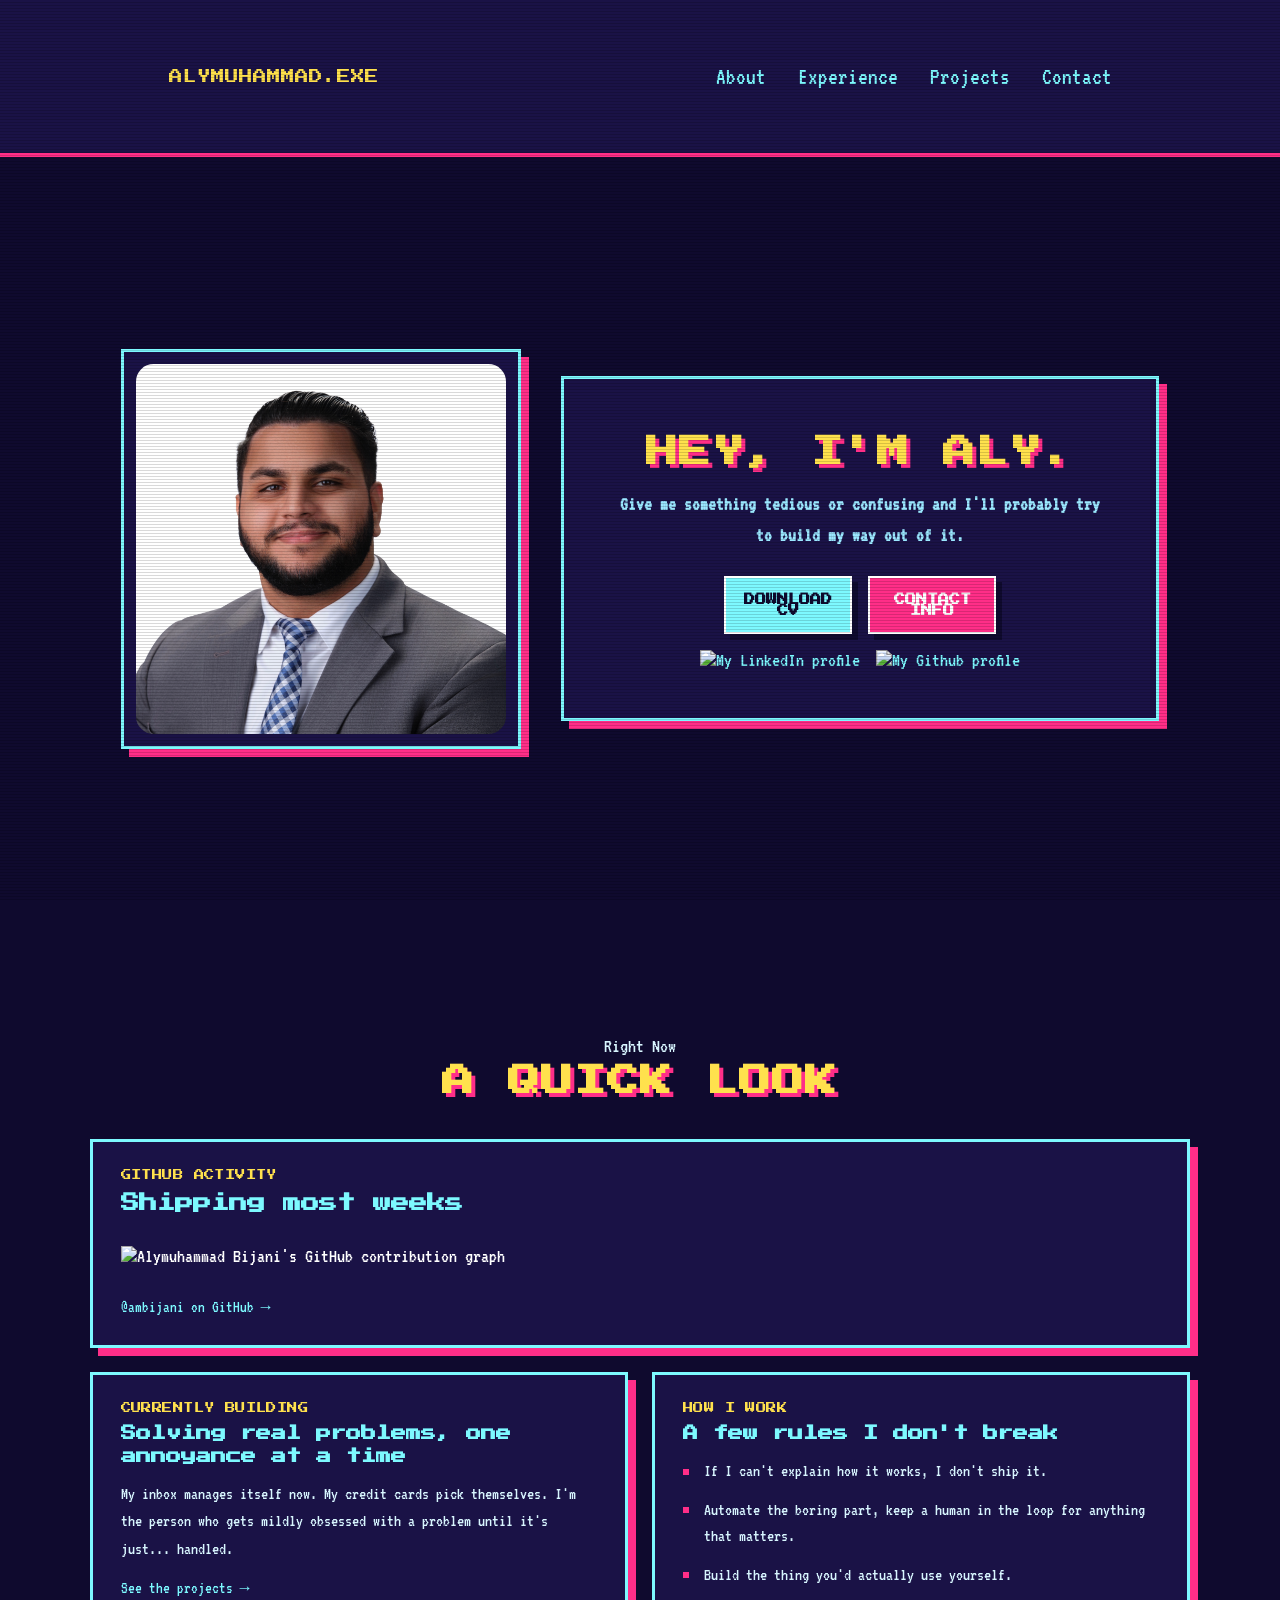
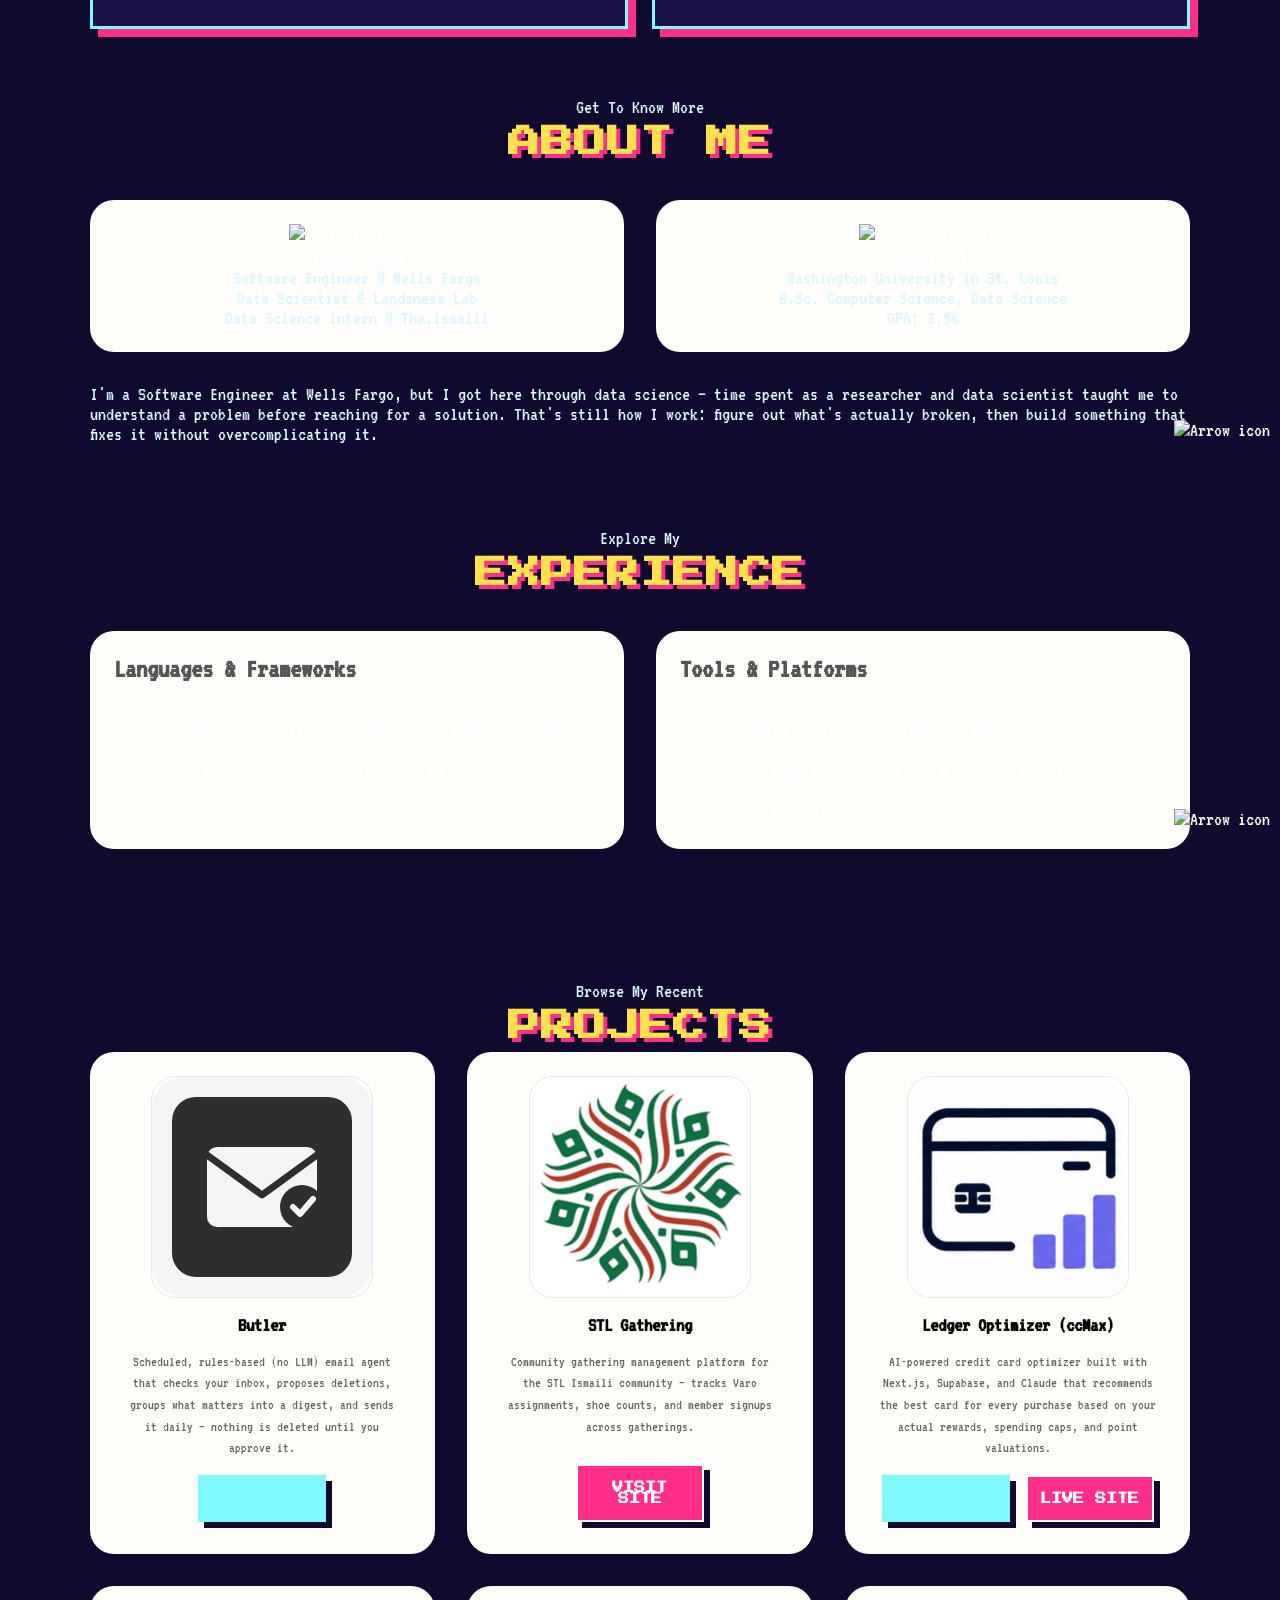
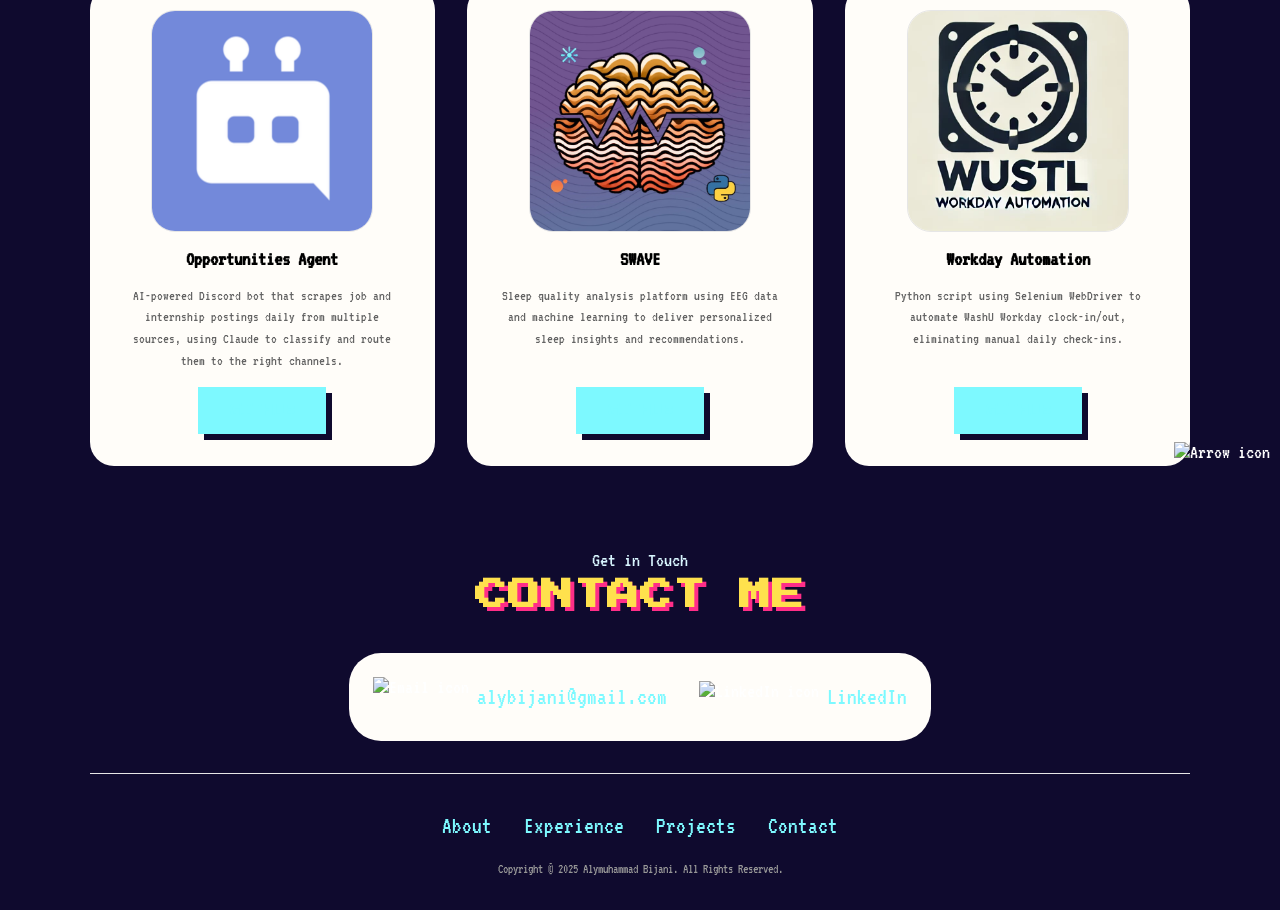
==== commit 48c82038: "restyle Quick Look bento grid for pixel theme" ====
--- a/pixel/index.html
+++ b/pixel/index.html
@@ -81,7 +81,7 @@
       <div class="bento-card now-card now-card--github now-card--wide">
         <span class="now-card__label">GitHub activity</span>
         <h3>Shipping most weeks</h3>
-        <img src="https://ghchart.rshah.org/2f6b4f/ambijani" alt="Alymuhammad Bijani's GitHub contribution graph" class="now-card__chart" />
+        <img src="https://ghchart.rshah.org/7df9ff/ambijani" alt="Alymuhammad Bijani's GitHub contribution graph" class="now-card__chart" />
         <a href="https://github.com/ambijani" target="_blank" class="now-card__link">@ambijani on GitHub →</a>
       </div>
       <div class="bento-card now-card now-card--building">
--- a/pixel/style.css
+++ b/pixel/style.css
@@ -204,19 +204,18 @@
   display: flex;
 }
 
-/* BENTO CARD */
+/* PIXEL CARD (formerly BENTO CARD) */
 
 .bento-card {
-  background: #fffdf9;
-  border: 1.5px solid var(--card-border);
-  border-radius: 1.5rem;
-  box-shadow: var(--card-shadow);
-  transition: transform 250ms ease, box-shadow 250ms ease;
+  background: var(--pixel-navy-card);
+  border: 3px solid var(--pixel-cyan);
+  border-radius: 0;
+  box-shadow: 8px 8px 0 var(--pixel-magenta);
+  transition: transform 150ms ease;
 }
 
 .bento-card:hover {
-  transform: translateY(-4px);
-  box-shadow: 0 14px 28px rgba(28, 28, 26, 0.12);
+  transform: translate(-2px, -2px);
 }
 
 /* PROFILE SECTION */
@@ -254,8 +253,8 @@
 }
 
 .section__text .tagline {
-  font-size: 1.05rem;
-  color: rgb(85, 85, 85);
+  font-size: 1.2rem;
+  color: #9be8ff;
   line-height: 1.6;
   margin: 0.75rem 0 1.5rem;
 }
@@ -274,8 +273,14 @@
 }
 
 .title {
-  font-size: 3rem;
+  font-family: var(--font-display);
+  text-transform: uppercase;
+  color: var(--pixel-gold);
+  text-shadow: 4px 4px 0 var(--pixel-magenta);
+  letter-spacing: 1px;
+  font-size: 2rem;
   text-align: center;
+  line-height: 1.6;
 }
 
 #socials-container {
@@ -301,42 +306,45 @@
 }
 
 .btn {
+  font-family: var(--font-display);
+  text-transform: uppercase;
+  font-size: 0.7rem;
   font-weight: 600;
-  transition: all 300ms ease;
-  padding: 1rem;
+  transition: all 150ms ease;
+  padding: 1rem 0.75rem;
   width: 8rem;
-  border-radius: 2rem;
+  border-radius: 0;
+  box-shadow: 6px 6px 0 var(--pixel-navy);
 }
 
 .btn-color-1,
 .btn-color-2 {
-  border: var(--ink) 0.1rem solid;
+  border: #fff 0.15rem solid;
 }
 
 .btn-color-1:hover,
 .btn-color-2:hover {
   cursor: pointer;
+  transform: translate(-2px, -2px);
 }
 
 .btn-color-1 {
-  background: var(--accent);
-  border-color: var(--accent);
-  color: white;
+  background: var(--pixel-magenta);
+  border-color: #fff;
+  color: #fff;
 }
 
 .btn-color-1:hover {
-  background: var(--accent-dark);
-  border-color: var(--accent-dark);
+  background: #d4186a;
 }
 
 .btn-color-2 {
-  background: none;
-  color: var(--ink);
+  background: var(--pixel-cyan);
+  color: var(--pixel-navy);
 }
 
 .btn-color-2:hover {
-  background: var(--ink);
-  color: white;
+  background: #5fd9f0;
 }
 
 .btn-container {
@@ -371,24 +379,27 @@
 }
 
 .now-card__label {
-  font-size: 0.75rem;
-  font-weight: 700;
+  font-family: var(--font-display);
+  font-size: 0.65rem;
   letter-spacing: 0.04em;
   text-transform: uppercase;
-  color: var(--accent);
+  color: var(--pixel-gold);
   margin-bottom: 0.6rem;
 }
 
 .now-card h3 {
-  font-size: 1.15rem;
-  margin-bottom: 0.6rem;
-  color: var(--ink);
+  font-family: var(--font-display);
+  font-size: 0.95rem;
+  line-height: 1.5;
+  margin-bottom: 0.8rem;
+  color: var(--pixel-cyan);
 }
 
 .now-card p {
-  font-size: 0.9rem;
+  font-size: 1.1rem;
   line-height: 1.55;
   flex: 1;
+  color: #d8f6ff;
 }
 
 .now-card__chart {
@@ -398,18 +409,17 @@
 }
 
 .now-card--wide h3 {
-  font-size: 1.4rem;
+  font-size: 1.15rem;
 }
 
 .now-card__link {
   margin-top: 1rem;
-  font-weight: 600;
-  font-size: 0.9rem;
-  color: var(--ink);
+  font-size: 1.05rem;
+  color: var(--pixel-cyan);
 }
 
 .now-card__link:hover {
-  color: var(--accent);
+  color: #fff;
 }
 
 .now-card__list {
@@ -422,20 +432,20 @@
 .now-card__list li {
   position: relative;
   padding-left: 1.3rem;
-  font-size: 0.9rem;
+  font-size: 1.1rem;
   line-height: 1.5;
-  color: rgb(85, 85, 85);
+  color: #d8f6ff;
 }
 
 .now-card__list li::before {
   content: "";
   position: absolute;
   left: 0;
-  top: 0.5em;
+  top: 0.6em;
   width: 6px;
   height: 6px;
-  border-radius: 50%;
-  background: var(--accent);
+  border-radius: 0;
+  background: var(--pixel-magenta);
 }
 
 #about {
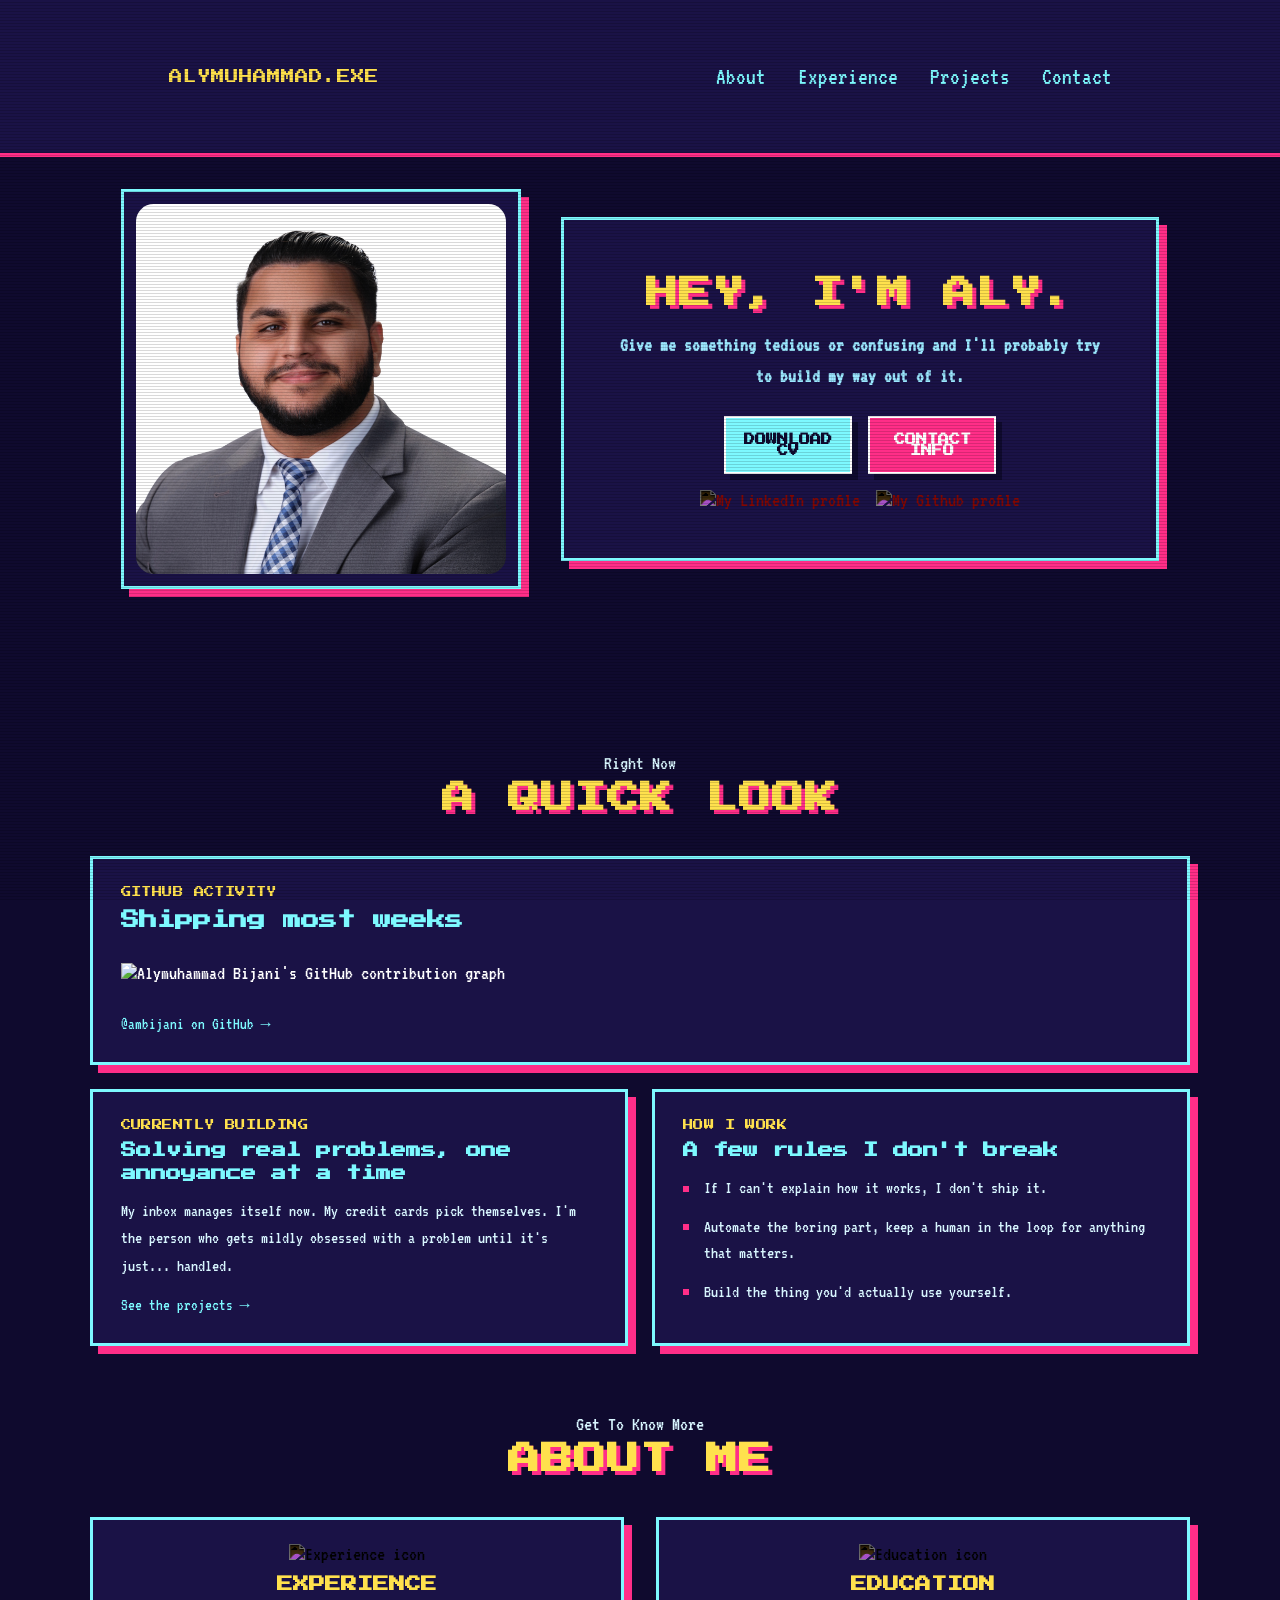
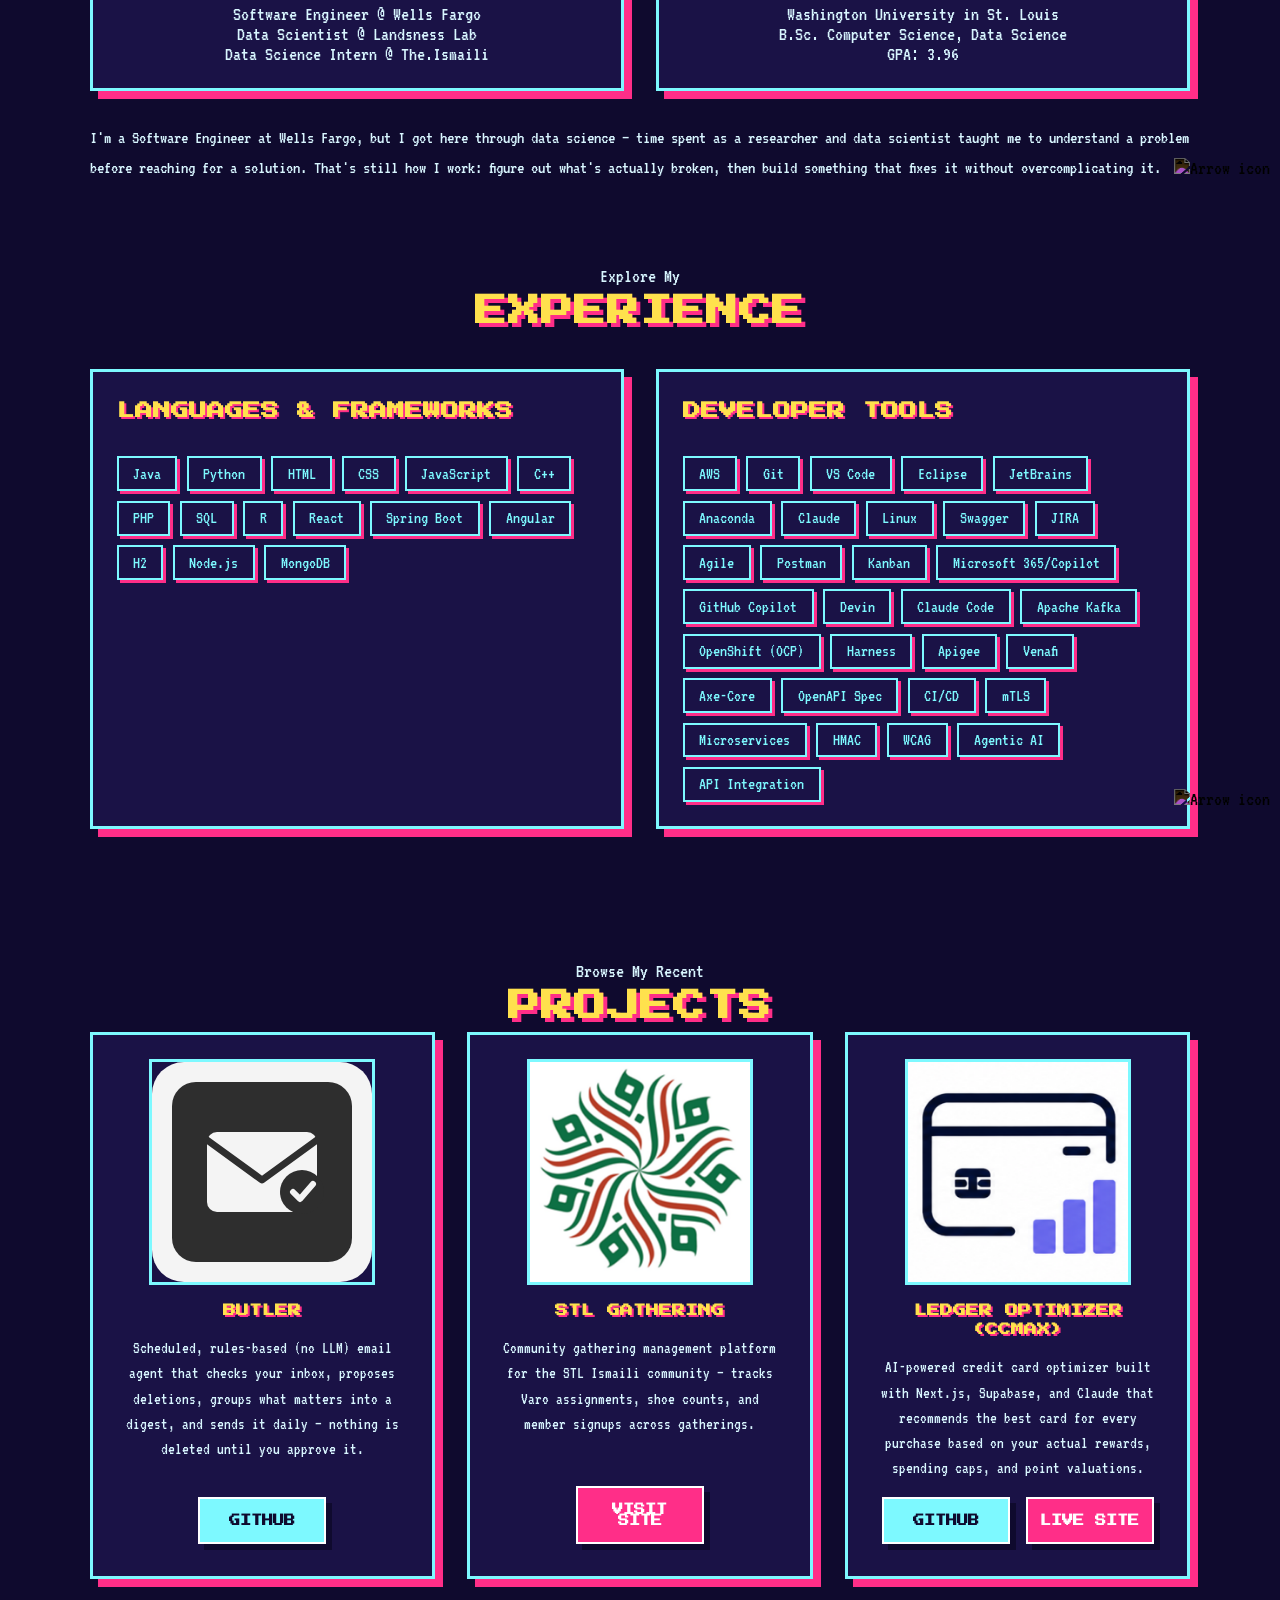
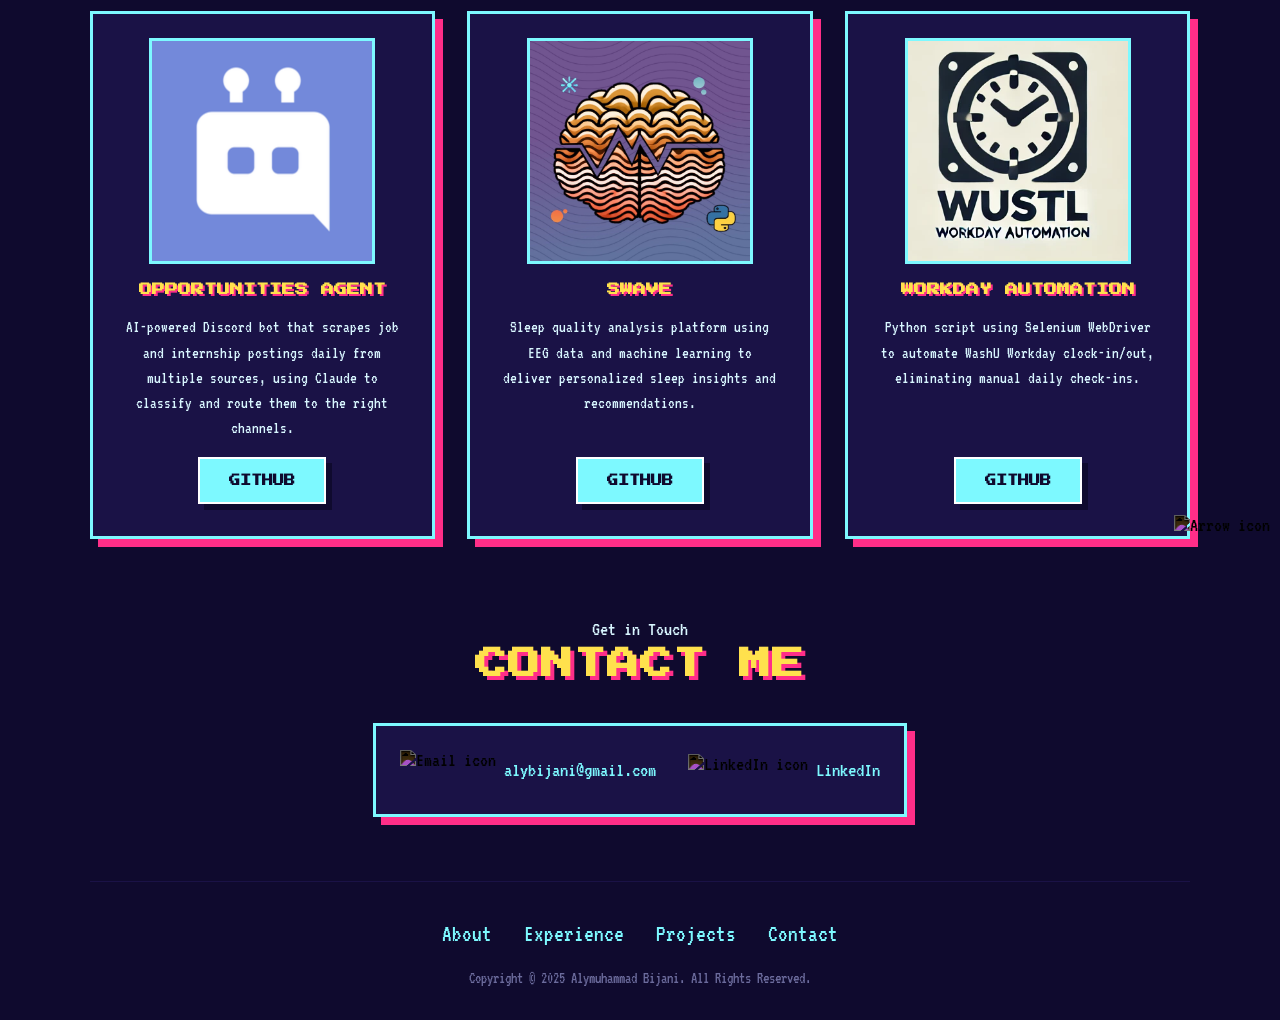
==== commit 8b38e667: "update skill chips with current languages and developer tools" ====
--- a/pixel/index.html
+++ b/pixel/index.html
@@ -140,37 +140,55 @@
           <div class="skill-chips">
             <span class="skill-chip">Java</span>
             <span class="skill-chip">Python</span>
-            <span class="skill-chip">Spring Boot</span>
-            <span class="skill-chip">TypeScript</span>
+            <span class="skill-chip">HTML</span>
+            <span class="skill-chip">CSS</span>
             <span class="skill-chip">JavaScript</span>
-            <span class="skill-chip">React</span>
-            <span class="skill-chip">Angular</span>
             <span class="skill-chip">C++</span>
             <span class="skill-chip">PHP</span>
+            <span class="skill-chip">SQL</span>
             <span class="skill-chip">R</span>
-            <span class="skill-chip">HTML</span>
-            <span class="skill-chip">CSS</span>
-            <span class="skill-chip">MySQL</span>
+            <span class="skill-chip">React</span>
+            <span class="skill-chip">Spring Boot</span>
+            <span class="skill-chip">Angular</span>
             <span class="skill-chip">H2</span>
+            <span class="skill-chip">Node.js</span>
+            <span class="skill-chip">MongoDB</span>
           </div>
         </div>
         <div class="details-container bento-card skill-group">
-          <h2 class="experience-sub-title">Tools & Platforms</h2>
+          <h2 class="experience-sub-title">Developer Tools</h2>
           <div class="skill-chips">
+            <span class="skill-chip">AWS</span>
             <span class="skill-chip">Git</span>
-            <span class="skill-chip">AWS EC2</span>
+            <span class="skill-chip">VS Code</span>
+            <span class="skill-chip">Eclipse</span>
+            <span class="skill-chip">JetBrains</span>
+            <span class="skill-chip">Anaconda</span>
+            <span class="skill-chip">Claude</span>
             <span class="skill-chip">Linux</span>
-            <span class="skill-chip">VS Code</span>
-            <span class="skill-chip">JetBrains</span>
-            <span class="skill-chip">Eclipse</span>
+            <span class="skill-chip">Swagger</span>
+            <span class="skill-chip">JIRA</span>
+            <span class="skill-chip">Agile</span>
             <span class="skill-chip">Postman</span>
-            <span class="skill-chip">Swagger UI</span>
-            <span class="skill-chip">Jupyter</span>
-            <span class="skill-chip">R Studio</span>
-            <span class="skill-chip">Anaconda</span>
-            <span class="skill-chip">Notion</span>
-            <span class="skill-chip">JDoodle</span>
-            <span class="skill-chip">Orchestra</span>
+            <span class="skill-chip">Kanban</span>
+            <span class="skill-chip">Microsoft 365/Copilot</span>
+            <span class="skill-chip">GitHub Copilot</span>
+            <span class="skill-chip">Devin</span>
+            <span class="skill-chip">Claude Code</span>
+            <span class="skill-chip">Apache Kafka</span>
+            <span class="skill-chip">OpenShift (OCP)</span>
+            <span class="skill-chip">Harness</span>
+            <span class="skill-chip">Apigee</span>
+            <span class="skill-chip">Venafi</span>
+            <span class="skill-chip">Axe-Core</span>
+            <span class="skill-chip">OpenAPI Spec</span>
+            <span class="skill-chip">CI/CD</span>
+            <span class="skill-chip">mTLS</span>
+            <span class="skill-chip">Microservices</span>
+            <span class="skill-chip">HMAC</span>
+            <span class="skill-chip">WCAG</span>
+            <span class="skill-chip">Agentic AI</span>
+            <span class="skill-chip">API Integration</span>
           </div>
         </div>
       </div>
--- a/pixel/style.css
+++ b/pixel/style.css
@@ -36,6 +36,11 @@
 
 html {
   scroll-behavior: smooth;
+}
+
+:focus-visible {
+  outline: 2px dashed var(--pixel-gold);
+  outline-offset: 2px;
 }
 
 p {
@@ -194,7 +199,6 @@
 
 section {
   padding-top: 4vh;
-  height: 96vh;
   margin: 0 clamp(1.5rem, 7vw, 10rem);
   box-sizing: border-box;
   min-height: fit-content;
@@ -225,7 +229,8 @@
   justify-content: center;
   align-items: center;
   gap: 2.5rem;
-  height: 80vh;
+  min-height: fit-content;
+  padding: 2rem 0;
 }
 
 .section__pic-container {
@@ -295,6 +300,7 @@
 .icon {
   cursor: pointer;
   height: 2rem;
+  filter: invert(1);
 }
 
 /* BUTTONS */
@@ -470,6 +476,11 @@
   display: flex;
 }
 
+.text-container p {
+  font-size: 1.15rem;
+  line-height: 1.6;
+}
+
 .arrow {
   position: absolute;
   right: -5rem;
@@ -479,17 +490,28 @@
 .details-container {
   padding: 1.5rem;
   flex: 1;
-  background: #fffdf9;
-  border-radius: 1.5rem;
-  border: 1.5px solid var(--card-border);
-  box-shadow: var(--card-shadow);
+  background: var(--pixel-navy-card);
+  border-radius: 0;
+  border: 3px solid var(--pixel-cyan);
+  box-shadow: 8px 8px 0 var(--pixel-magenta);
   text-align: center;
-  transition: transform 250ms ease, box-shadow 250ms ease;
+  transition: transform 150ms ease;
 }
 
 .details-container:hover {
-  transform: translateY(-4px);
-  box-shadow: 0 14px 28px rgba(28, 28, 26, 0.12);
+  transform: translate(-2px, -2px);
+}
+
+.details-container h3 {
+  font-family: var(--font-display);
+  text-transform: uppercase;
+  color: var(--pixel-gold);
+  font-size: 1rem;
+  margin: 0.75rem 0;
+}
+
+.details-container p {
+  color: #d8f6ff;
 }
 
 .section-container {
@@ -512,9 +534,12 @@
 }
 
 .experience-sub-title {
-  color: rgb(85, 85, 85);
-  font-weight: 600;
-  font-size: 1.75rem;
+  font-family: var(--font-display);
+  text-transform: uppercase;
+  color: var(--pixel-gold);
+  text-shadow: 2px 2px 0 var(--pixel-magenta);
+  font-size: 1.1rem;
+  line-height: 1.6;
   margin-bottom: 2rem;
 }
 
@@ -573,20 +598,22 @@
 }
 
 .skill-chip {
-  font-size: 0.85rem;
-  font-weight: 600;
-  color: var(--ink);
-  padding: 0.5rem 1rem;
-  border-radius: 2rem;
-  border: 1.5px solid var(--card-border);
-  background: var(--paper);
-  transition: background 200ms ease, color 200ms ease;
+  font-family: var(--font-body);
+  font-size: 1.1rem;
+  color: var(--pixel-cyan);
+  padding: 0.4rem 0.9rem;
+  border-radius: 0;
+  border: 2px solid var(--pixel-cyan);
+  background: var(--pixel-navy-card);
+  box-shadow: 3px 3px 0 var(--pixel-magenta);
+  transition: background 150ms ease, color 150ms ease, transform 150ms ease;
 }
 
 .skill-chip:hover {
-  background: var(--accent);
-  border-color: var(--accent);
-  color: white;
+  background: var(--pixel-magenta);
+  border-color: #fff;
+  color: #fff;
+  transform: translate(-1px, -1px);
 }
 
 /* PROJECTS SECTION */
@@ -600,7 +627,7 @@
 
 #projects .about-containers {
   display: grid;
-  grid-template-columns: repeat(3, 1fr);
+  grid-template-columns: repeat(3, minmax(0, 1fr));
   gap: 2rem;
   margin: 0;
 }
@@ -634,40 +661,39 @@
 }
 
 .project-img {
-  border-radius: 1.5rem;
+  border-radius: 0;
   width: 220px;
-  height: 220px;
+  max-width: 100%;
+  height: auto;
+  aspect-ratio: 1;
   object-fit: cover;
-  border: 1px solid rgb(230, 230, 230);
+  border: 3px solid var(--pixel-cyan);
 }
 
 .project-title {
+  font-family: var(--font-display);
+  text-transform: uppercase;
+  color: var(--pixel-gold);
+  text-shadow: 2px 2px 0 var(--pixel-magenta);
   margin: 1rem;
-  color: black;
-  font-size: 1.3rem;
-  white-space: nowrap;
-  overflow: hidden;
-  text-overflow: ellipsis;
+  font-size: 0.8rem;
+  line-height: 1.5;
+  white-space: normal;
+  overflow: visible;
+  text-overflow: clip;
   width: 100%;
   text-align: center;
 }
 
 .project-description {
-  font-size: 0.9rem;
-  color: rgb(100, 100, 100);
+  font-size: 1.05rem;
+  color: #d8f6ff;
   text-align: center;
   margin: 0 0.5rem 1rem;
   line-height: 1.5;
 }
 
-.project-btn {
-  color: var(--ink);
-  border-color: var(--ink);
-}
-
-.project-btn.btn-color-1 {
-  color: white;
-}
+/* .project-btn's color is fully handled by .btn/.btn-color-1/.btn-color-2 (Task 4) */
 
 /* CONTACT */
 
@@ -675,16 +701,17 @@
   display: flex;
   justify-content: center;
   flex-direction: column;
-  height: 70vh;
+  min-height: fit-content;
+  padding: 2rem 0;
 }
 
 .contact-info-upper-container {
   display: flex;
   justify-content: center;
-  border-radius: 2rem;
-  border: 1.5px solid var(--card-border);
-  background: #fffdf9;
-  box-shadow: var(--card-shadow);
+  border-radius: 0;
+  border: 3px solid var(--pixel-cyan);
+  background: var(--pixel-navy-card);
+  box-shadow: 8px 8px 0 var(--pixel-magenta);
   margin: 2rem auto;
   padding: 0.5rem;
 }
@@ -698,7 +725,15 @@
 }
 
 .contact-info-container p {
-  font-size: larger;
+  font-size: 1.3rem;
+}
+
+.contact-info-container a {
+  color: var(--pixel-cyan);
+}
+
+.contact-info-container a:hover {
+  color: #fff;
 }
 
 .contact-icon {
@@ -715,7 +750,7 @@
   height: auto;
   margin: 0 clamp(1.5rem, 7vw, 10rem);
   padding: 2.5rem 0 2rem;
-  border-top: 1px solid rgb(230, 230, 230);
+  border-top: 1px solid var(--pixel-navy-card);
 }
 
 footer nav,
@@ -737,8 +772,8 @@
 footer p {
   text-align: center;
   margin-top: 1.5rem;
-  font-size: 0.85rem;
-  color: rgb(150, 150, 150);
+  font-size: 1rem;
+  color: #6b6b9c;
 }
 
 /* SCROLL REVEAL */
--- a/pixel/mediaqueries.css
+++ b/pixel/mediaqueries.css
@@ -1,13 +1,13 @@
 @media screen and (max-width: 1400px) {
   #profile {
-    height: 83vh;
+    min-height: fit-content;
     margin-bottom: 6rem;
   }
   .about-containers {
     flex-wrap: wrap;
   }
   #projects .about-containers {
-    grid-template-columns: repeat(3, 1fr);
+    grid-template-columns: repeat(3, minmax(0, 1fr));
   }
   #contact,
   #projects {
@@ -17,7 +17,7 @@
 
 @media screen and (max-width: 900px) {
   #projects .about-containers {
-    grid-template-columns: repeat(2, 1fr);
+    grid-template-columns: repeat(2, minmax(0, 1fr));
   }
   .now-grid {
     grid-template-columns: 1fr;
@@ -61,10 +61,10 @@
 
 @media screen and (max-width: 600px) {
   #contact {
-    height: 40vh;
+    min-height: fit-content;
   }
   #profile {
-    height: 83vh;
+    min-height: fit-content;
     margin-bottom: 0;
   }
   article {
@@ -89,10 +89,10 @@
     font-size: 1rem;
   }
   .experience-sub-title {
-    font-size: 1.25rem;
+    font-size: 0.85rem;
   }
   .logo {
-    font-size: 1.5rem;
+    font-size: 0.55rem;
   }
   .nav-links {
     flex-direction: column;
@@ -108,7 +108,7 @@
     font-size: 1.25rem;
   }
   .title {
-    font-size: 2rem;
+    font-size: 1.3rem;
   }
   .text-container {
     text-align: justify;
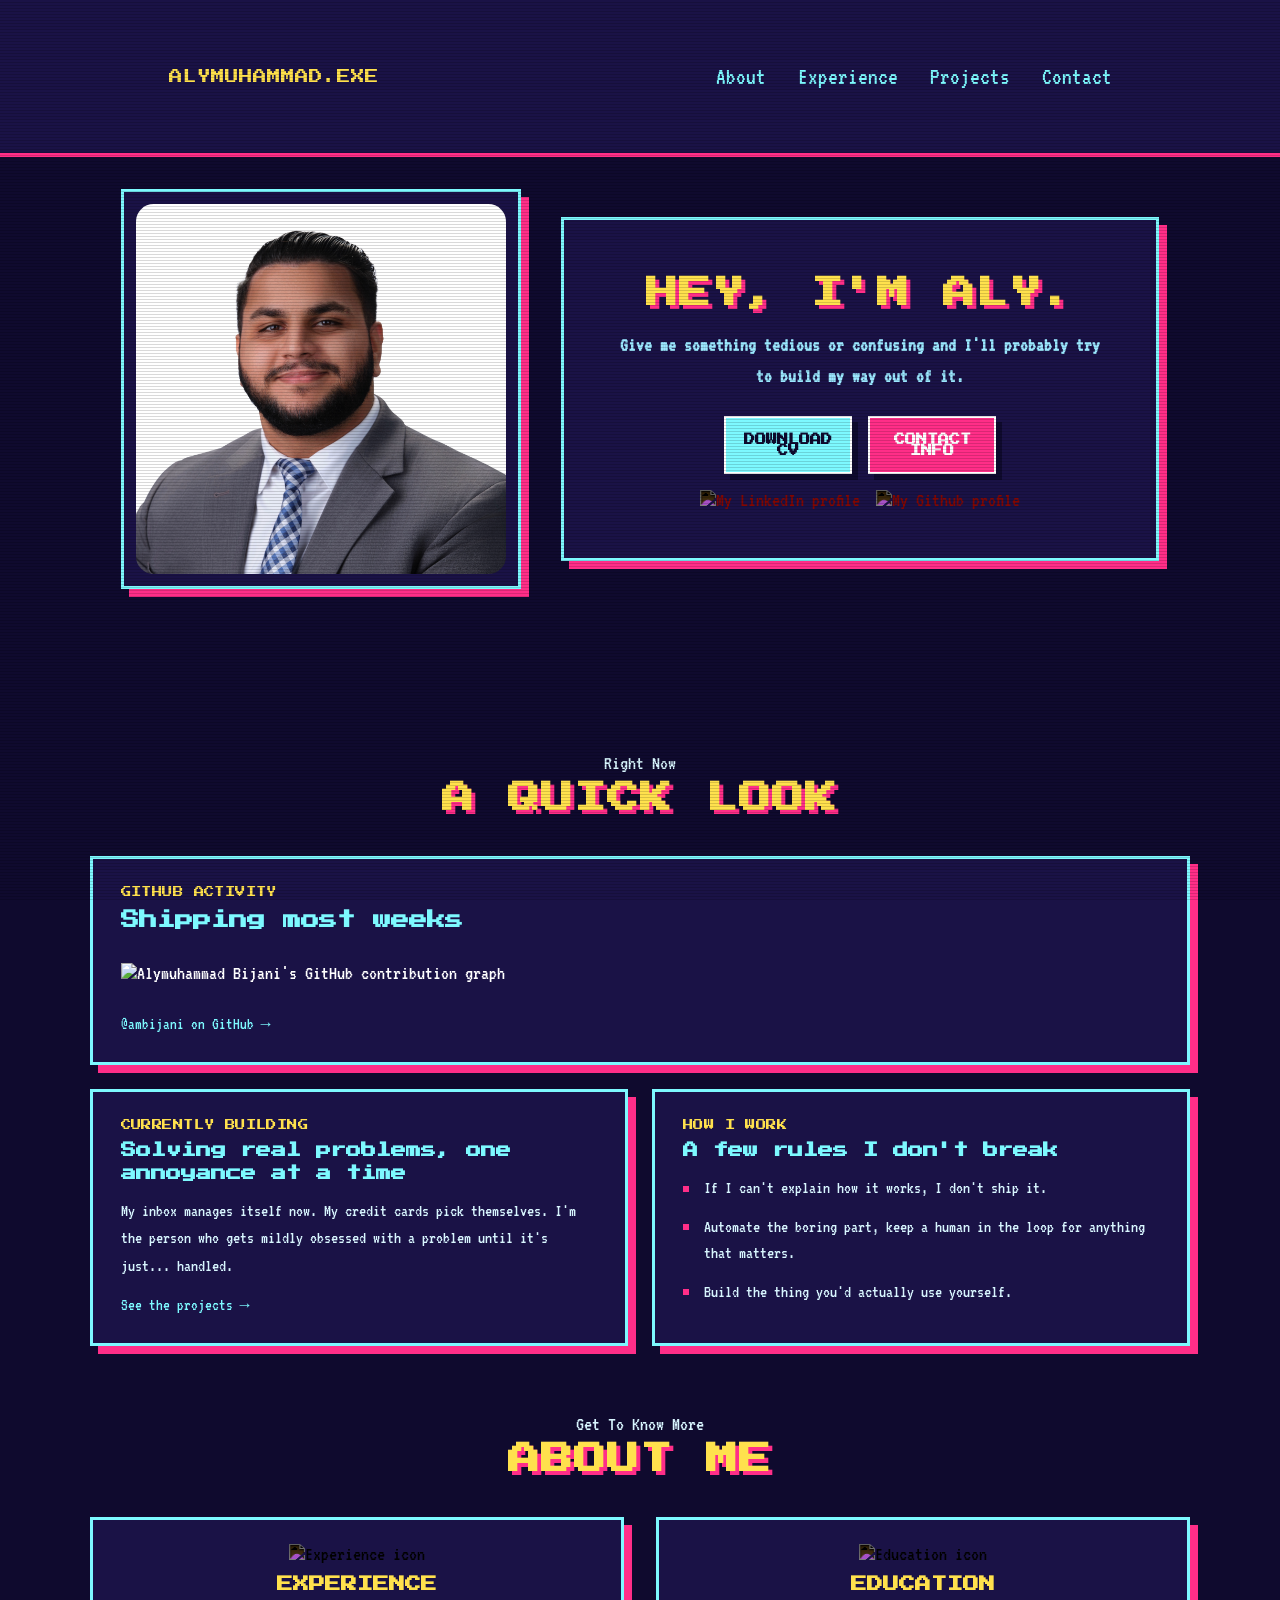
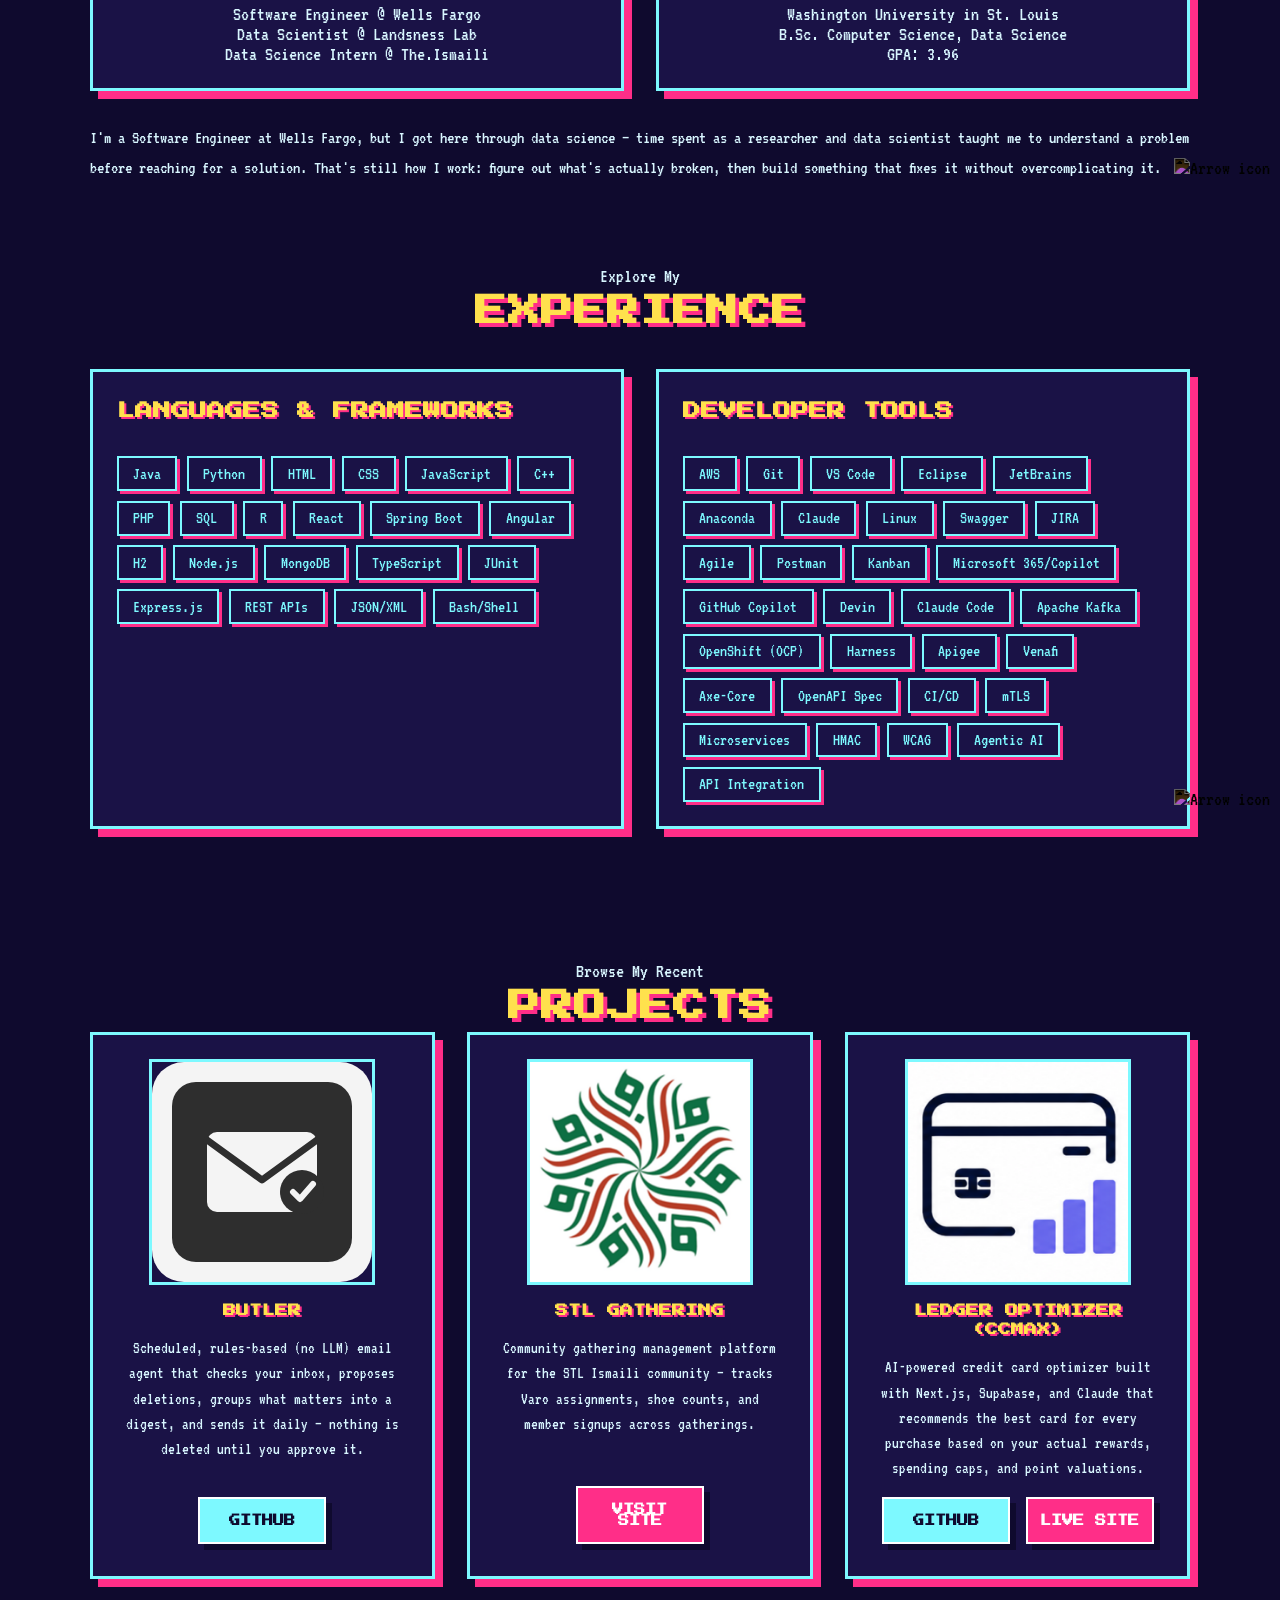
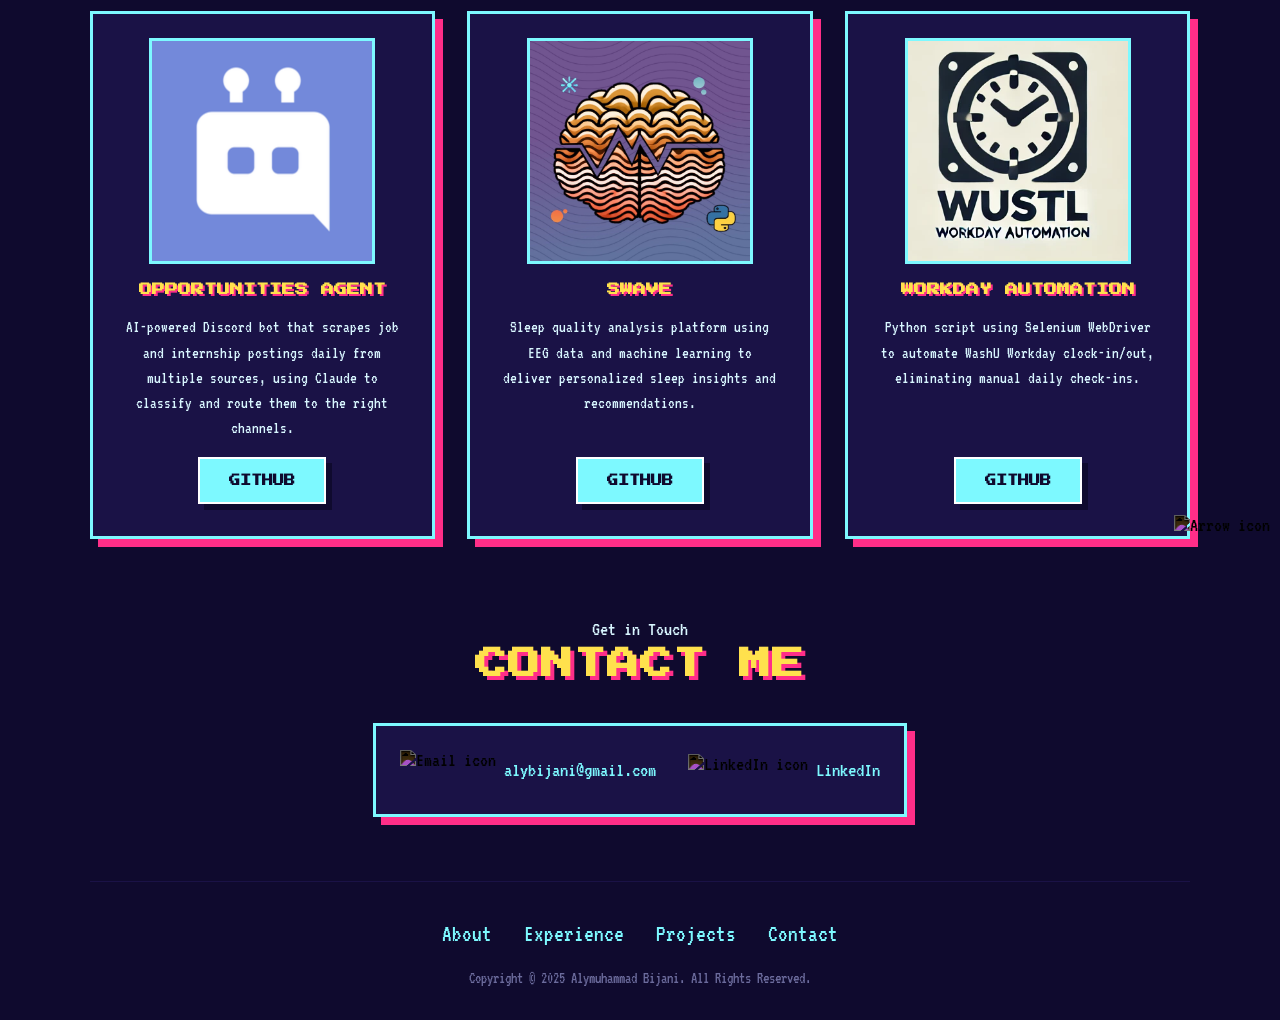
==== commit 7087474e: "add TypeScript/JUnit/Express/REST/JSON-XML/Bash chips, set pixel preview title to ALYMUHAMMAD.EXE Co" ====
--- a/pixel/index.html
+++ b/pixel/index.html
@@ -6,7 +6,7 @@
   <meta http-equiv="X-UA-Compatible" content="IE=edge">
   <meta name="viewport" content="width=device-width, initial-scale=1.0">
   <meta name="description" content="Alymuhammad Bijani — Software Engineer at Wells Fargo with a background in data science. Explore my projects, skills, and experience.">
-  <title>Bijani Builds</title>
+  <title>ALYMUHAMMAD.EXE</title>
   <link rel="stylesheet" href="style.css">
   <link rel="stylesheet" href="mediaqueries.css">
   <link rel="shortcut icon" type="image/x-icon" href="../assets/bijani_build_logo.png">
@@ -153,6 +153,12 @@
             <span class="skill-chip">H2</span>
             <span class="skill-chip">Node.js</span>
             <span class="skill-chip">MongoDB</span>
+            <span class="skill-chip">TypeScript</span>
+            <span class="skill-chip">JUnit</span>
+            <span class="skill-chip">Express.js</span>
+            <span class="skill-chip">REST APIs</span>
+            <span class="skill-chip">JSON/XML</span>
+            <span class="skill-chip">Bash/Shell</span>
           </div>
         </div>
         <div class="details-container bento-card skill-group">
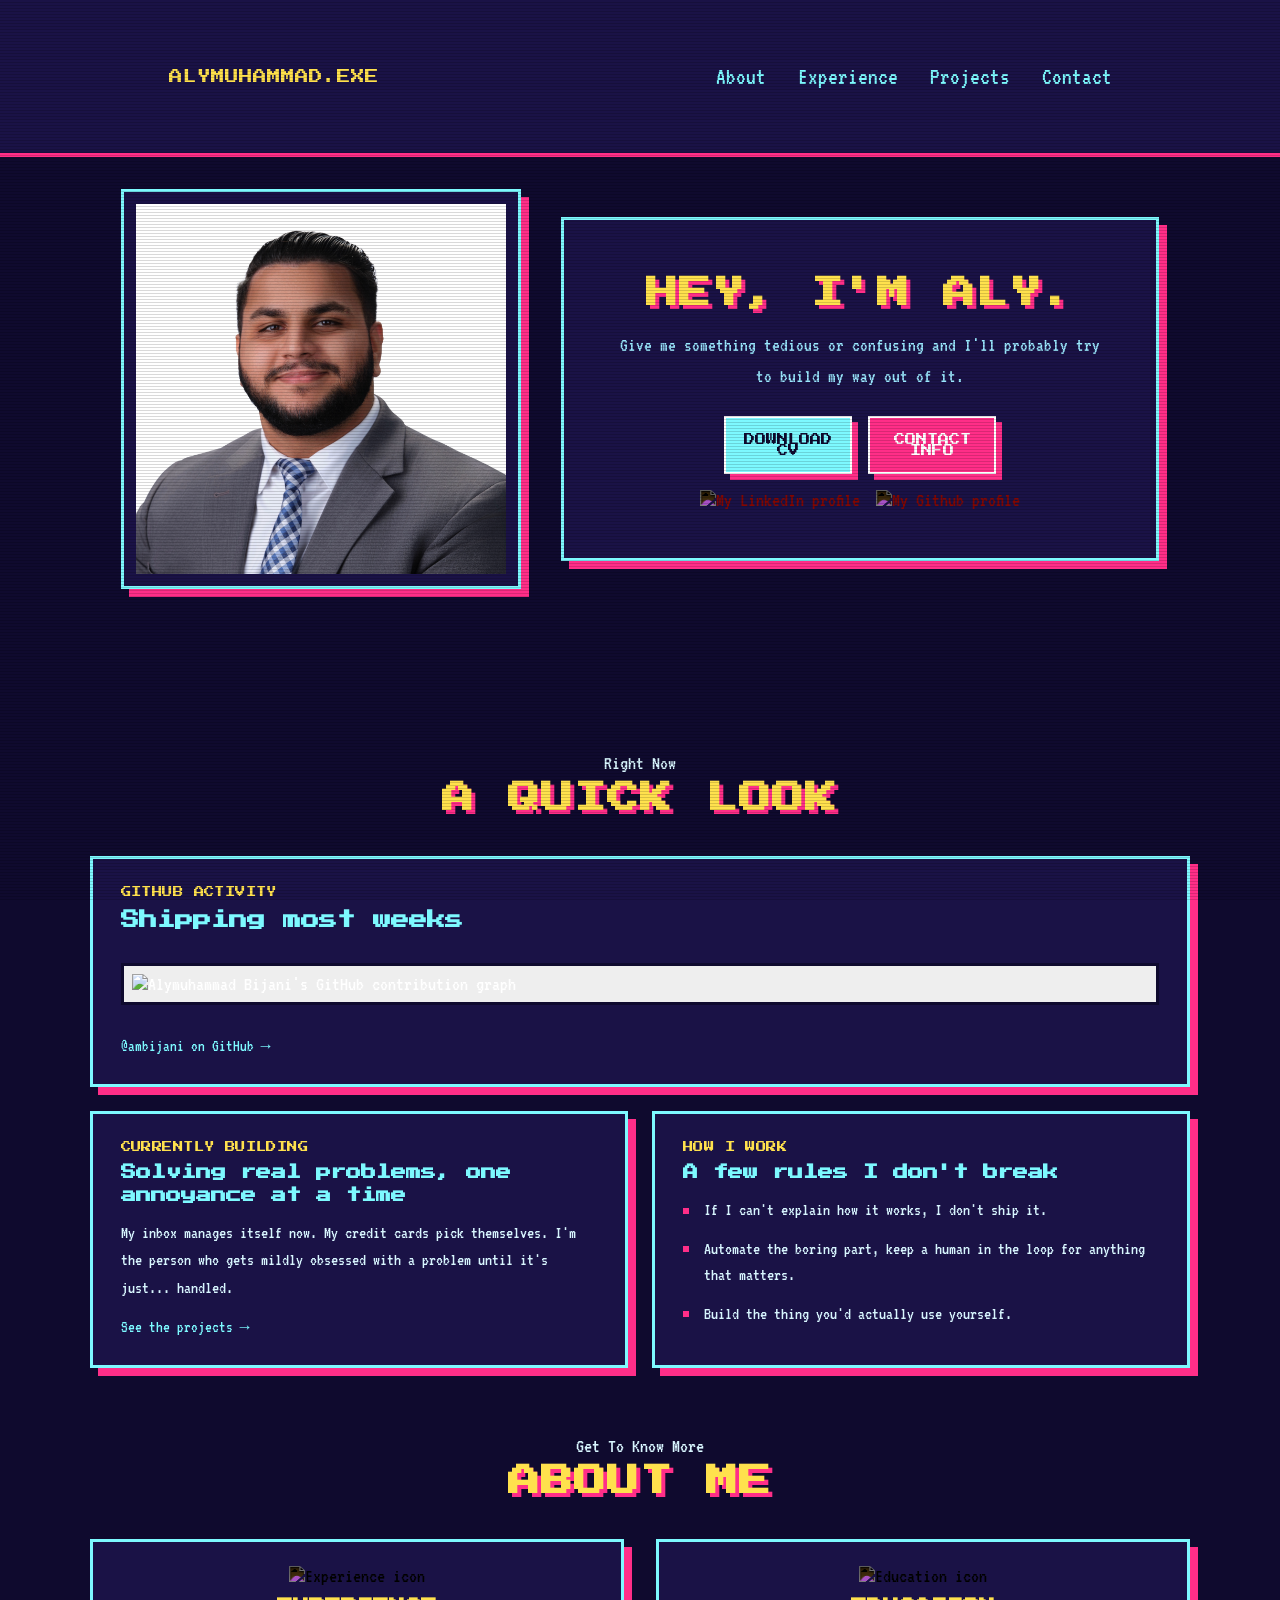
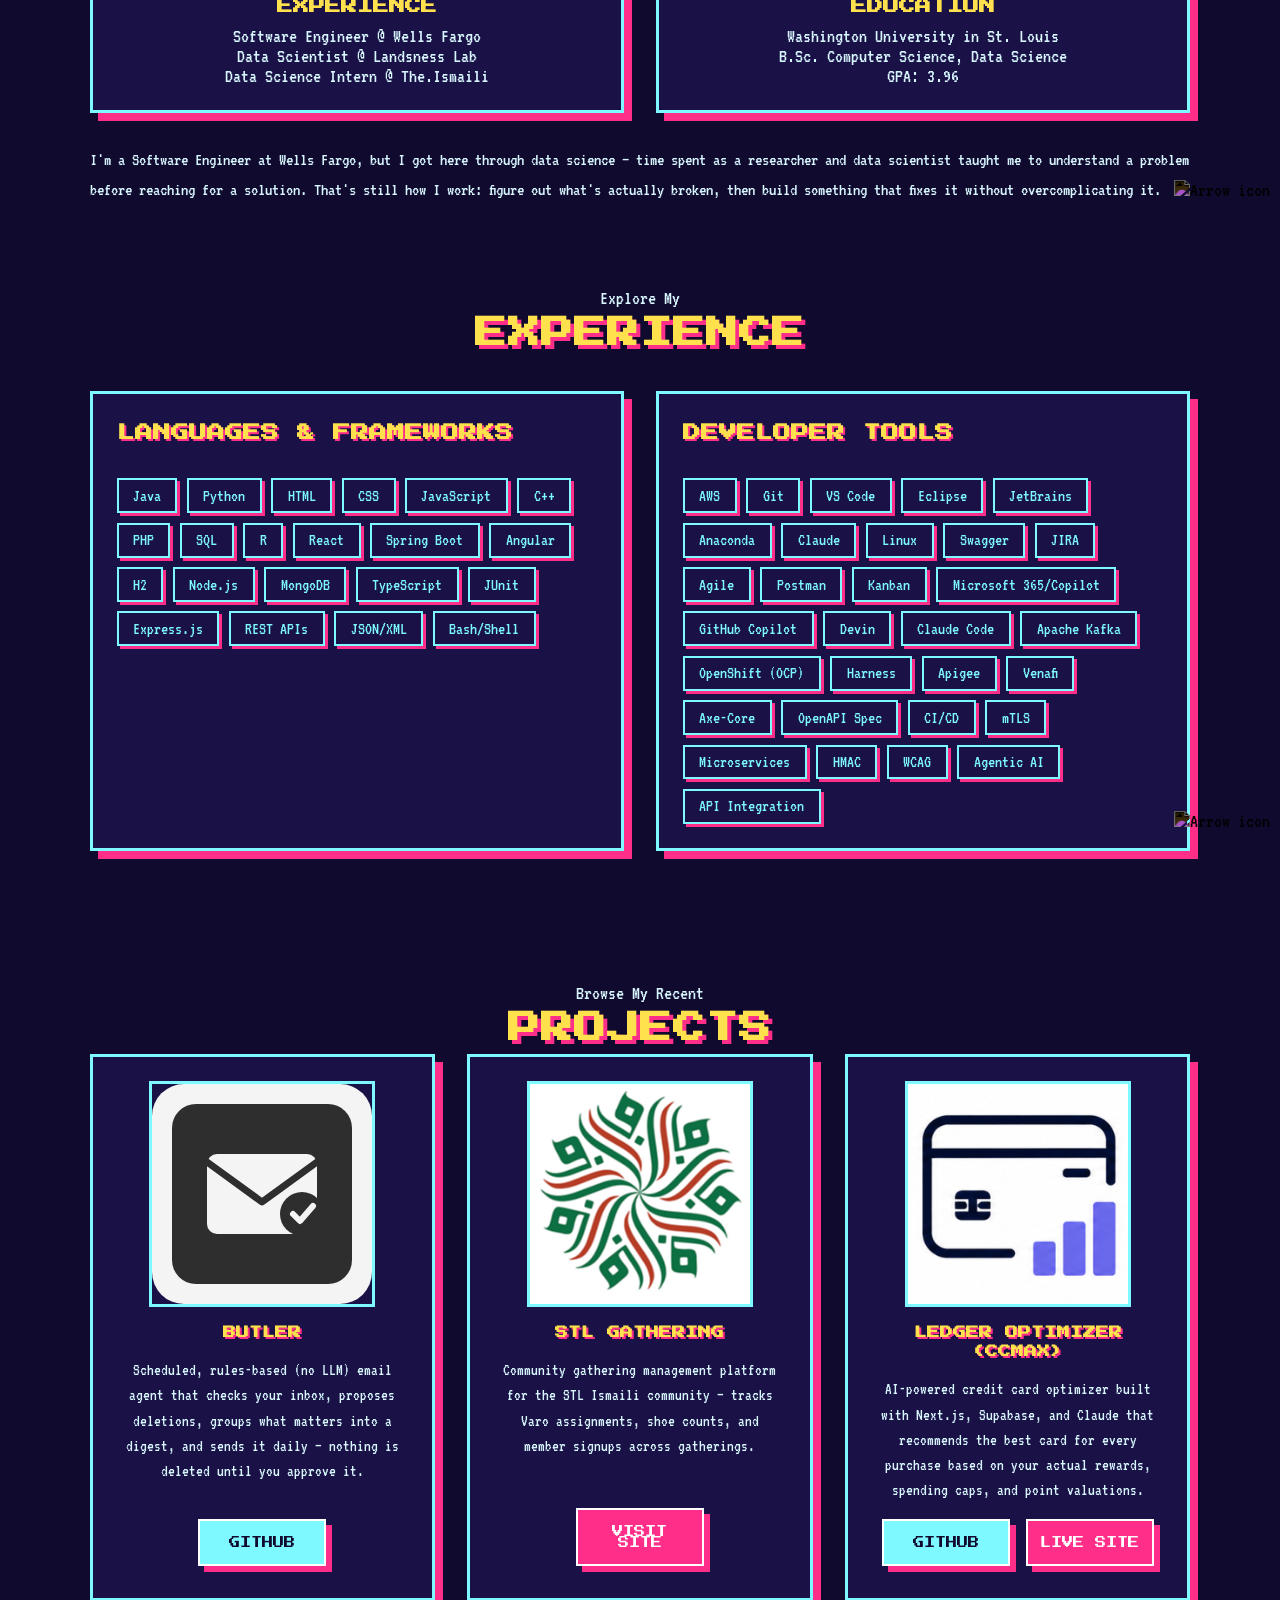
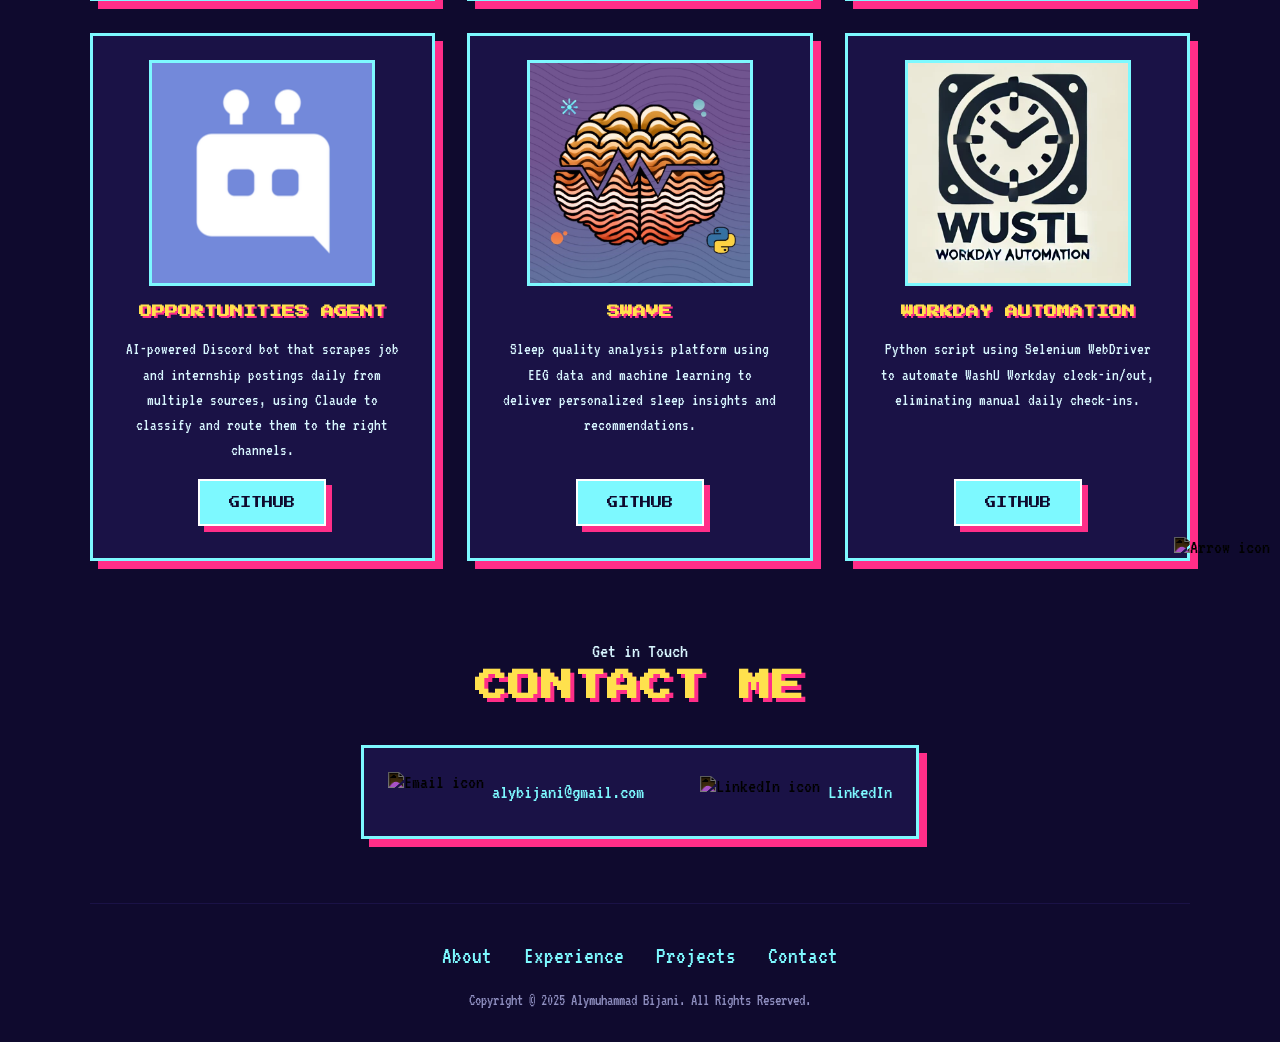
==== commit def7e988: "darken GitHub chart colors with light backdrop, fix mobile contact section spacing Co-Authored-By: C" ====
--- a/pixel/index.html
+++ b/pixel/index.html
@@ -9,7 +9,7 @@
   <title>ALYMUHAMMAD.EXE</title>
   <link rel="stylesheet" href="style.css">
   <link rel="stylesheet" href="mediaqueries.css">
-  <link rel="shortcut icon" type="image/x-icon" href="../assets/bijani_build_logo.png">
+  <link rel="shortcut icon" type="image/png" href="favicon.png">
   <link href="https://fonts.googleapis.com/css2?family=Press+Start+2P&family=VT323&display=swap" rel="stylesheet">
   <!-- Google tag (gtag.js) -->
   <script async src="https://www.googletagmanager.com/gtag/js?id=G-7TRR2CFN4Z"></script>
@@ -81,7 +81,7 @@
       <div class="bento-card now-card now-card--github now-card--wide">
         <span class="now-card__label">GitHub activity</span>
         <h3>Shipping most weeks</h3>
-        <img src="https://ghchart.rshah.org/7df9ff/ambijani" alt="Alymuhammad Bijani's GitHub contribution graph" class="now-card__chart" />
+        <img src="https://ghchart.rshah.org/ff2e88/ambijani" alt="Alymuhammad Bijani's GitHub contribution graph" class="now-card__chart" />
         <a href="https://github.com/ambijani" target="_blank" class="now-card__link">@ambijani on GitHub →</a>
       </div>
       <div class="bento-card now-card now-card--building">
--- a/pixel/style.css
+++ b/pixel/style.css
@@ -74,7 +74,7 @@
 }
 
 nav.scrolled {
-  box-shadow: 0 4px 0 var(--pixel-navy);
+  box-shadow: 0 4px 0 var(--pixel-cyan);
 }
 
 .nav-links {
@@ -146,7 +146,7 @@
   top: 100%;
   right: 0;
   background-color: var(--pixel-navy-card);
-  border: 2px solid var(--pixel-magenta);
+  border: 2px solid transparent;
   width: fit-content;
   max-height: 0;
   overflow: hidden;
@@ -169,6 +169,7 @@
 
 .menu-links.open {
   max-height: 300px;
+  border-color: var(--pixel-magenta);
 }
 
 .hamburger-icon.open span:first-child {
@@ -185,14 +186,7 @@
 
 .hamburger-icon span:first-child {
   transform: none;
-}
-
-.hamburger-icon span:first-child {
   opacity: 1;
-}
-
-.hamburger-icon span:first-child {
-  transform: none;
 }
 
 /* SECTIONS */
@@ -202,6 +196,7 @@
   margin: 0 clamp(1.5rem, 7vw, 10rem);
   box-sizing: border-box;
   min-height: fit-content;
+  scroll-margin-top: 17vh;
 }
 
 .section-container {
@@ -247,7 +242,7 @@
   width: 100%;
   height: 100%;
   object-fit: cover;
-  border-radius: 1.1rem;
+  border-radius: 0;
 }
 
 .section__text {
@@ -264,17 +259,9 @@
   margin: 0.75rem 0 1.5rem;
 }
 
-.section__text p {
-  font-weight: 600;
-}
 
 .section__text__p1 {
   text-align: center;
-}
-
-.section__text__p2 {
-  font-size: 1.75rem;
-  margin-bottom: 1rem;
 }
 
 .title {
@@ -315,12 +302,11 @@
   font-family: var(--font-display);
   text-transform: uppercase;
   font-size: 0.7rem;
-  font-weight: 600;
   transition: all 150ms ease;
   padding: 1rem 0.75rem;
   width: 8rem;
   border-radius: 0;
-  box-shadow: 6px 6px 0 var(--pixel-navy);
+  box-shadow: 6px 6px 0 var(--pixel-magenta);
 }
 
 .btn-color-1,
@@ -351,10 +337,6 @@
 
 .btn-color-2:hover {
   background: #5fd9f0;
-}
-
-.btn-container {
-  gap: 1rem;
 }
 
 /* ABOUT SECTION */
@@ -412,6 +394,10 @@
   width: 100%;
   height: auto;
   margin: 1rem 0 1rem;
+  background: #eeeeee;
+  border: 3px solid var(--pixel-navy);
+  box-sizing: border-box;
+  padding: 0.5rem;
 }
 
 .now-card--wide h3 {
@@ -519,12 +505,6 @@
   height: 80%;
 }
 
-.section__pic-container {
-  height: 400px;
-  width: 400px;
-  margin: auto 0;
-}
-
 /* EXPERIENCE SECTION */
 
 #experience {
@@ -556,29 +536,6 @@
   flex-direction: row;
   gap: 2.5rem;
   justify-content: space-around;
-}
-
-article {
-  display: flex;
-  width: 10rem;
-  justify-content: space-around;
-  gap: 0.5rem;
-}
-
-article .icon {
-  cursor: default;
-}
-
-article p {
-  display: inline-block;
-  font-size: 0.7rem;
-  background: rgb(240, 240, 240);
-  padding: 0.15rem 0.55rem;
-  border-radius: 1rem;
-  color: rgb(85, 85, 85);
-  font-weight: 500;
-  margin-top: 0.15rem;
-  white-space: nowrap;
 }
 
 /* SKILL CHIPS */
@@ -708,6 +665,7 @@
 .contact-info-upper-container {
   display: flex;
   justify-content: center;
+  gap: 1.5rem;
   border-radius: 0;
   border: 3px solid var(--pixel-cyan);
   background: var(--pixel-navy-card);
@@ -773,7 +731,7 @@
   text-align: center;
   margin-top: 1.5rem;
   font-size: 1rem;
-  color: #6b6b9c;
+  color: #8f8fc0;
 }
 
 /* SCROLL REVEAL */
--- a/pixel/mediaqueries.css
+++ b/pixel/mediaqueries.css
@@ -67,9 +67,6 @@
     min-height: fit-content;
     margin-bottom: 0;
   }
-  article {
-    font-size: 1rem;
-  }
   footer .nav-links-container {
     margin-bottom: 1rem;
   }
@@ -81,8 +78,12 @@
   .btn-container {
     flex-wrap: wrap;
   }
+  .contact-info-upper-container {
+    row-gap: 1rem;
+  }
   .contact-info-container {
     margin: 0;
+    width: 100%;
   }
   .contact-info-container p,
   .nav-links li a {
@@ -103,9 +104,6 @@
     width: auto;
     height: 46vw;
     justify-content: center;
-  }
-  .section__text__p2 {
-    font-size: 1.25rem;
   }
   .title {
     font-size: 1.3rem;
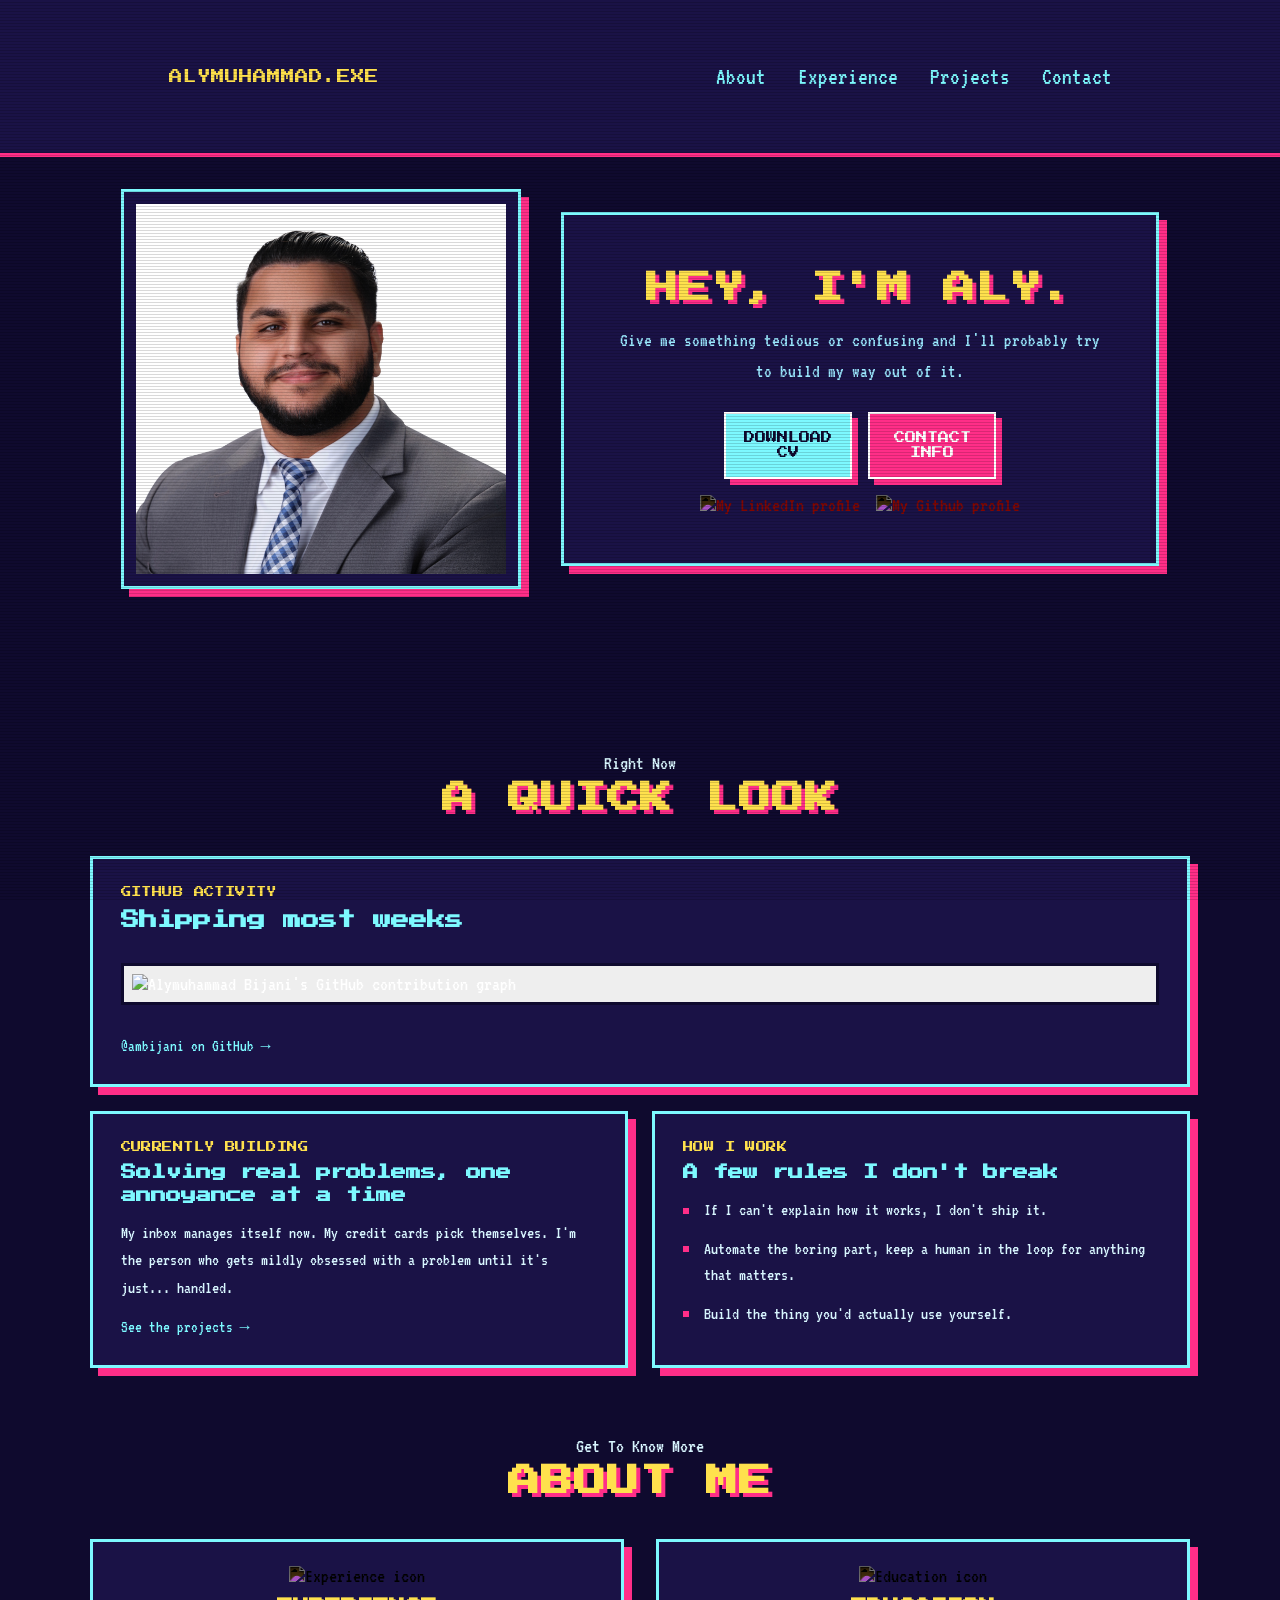
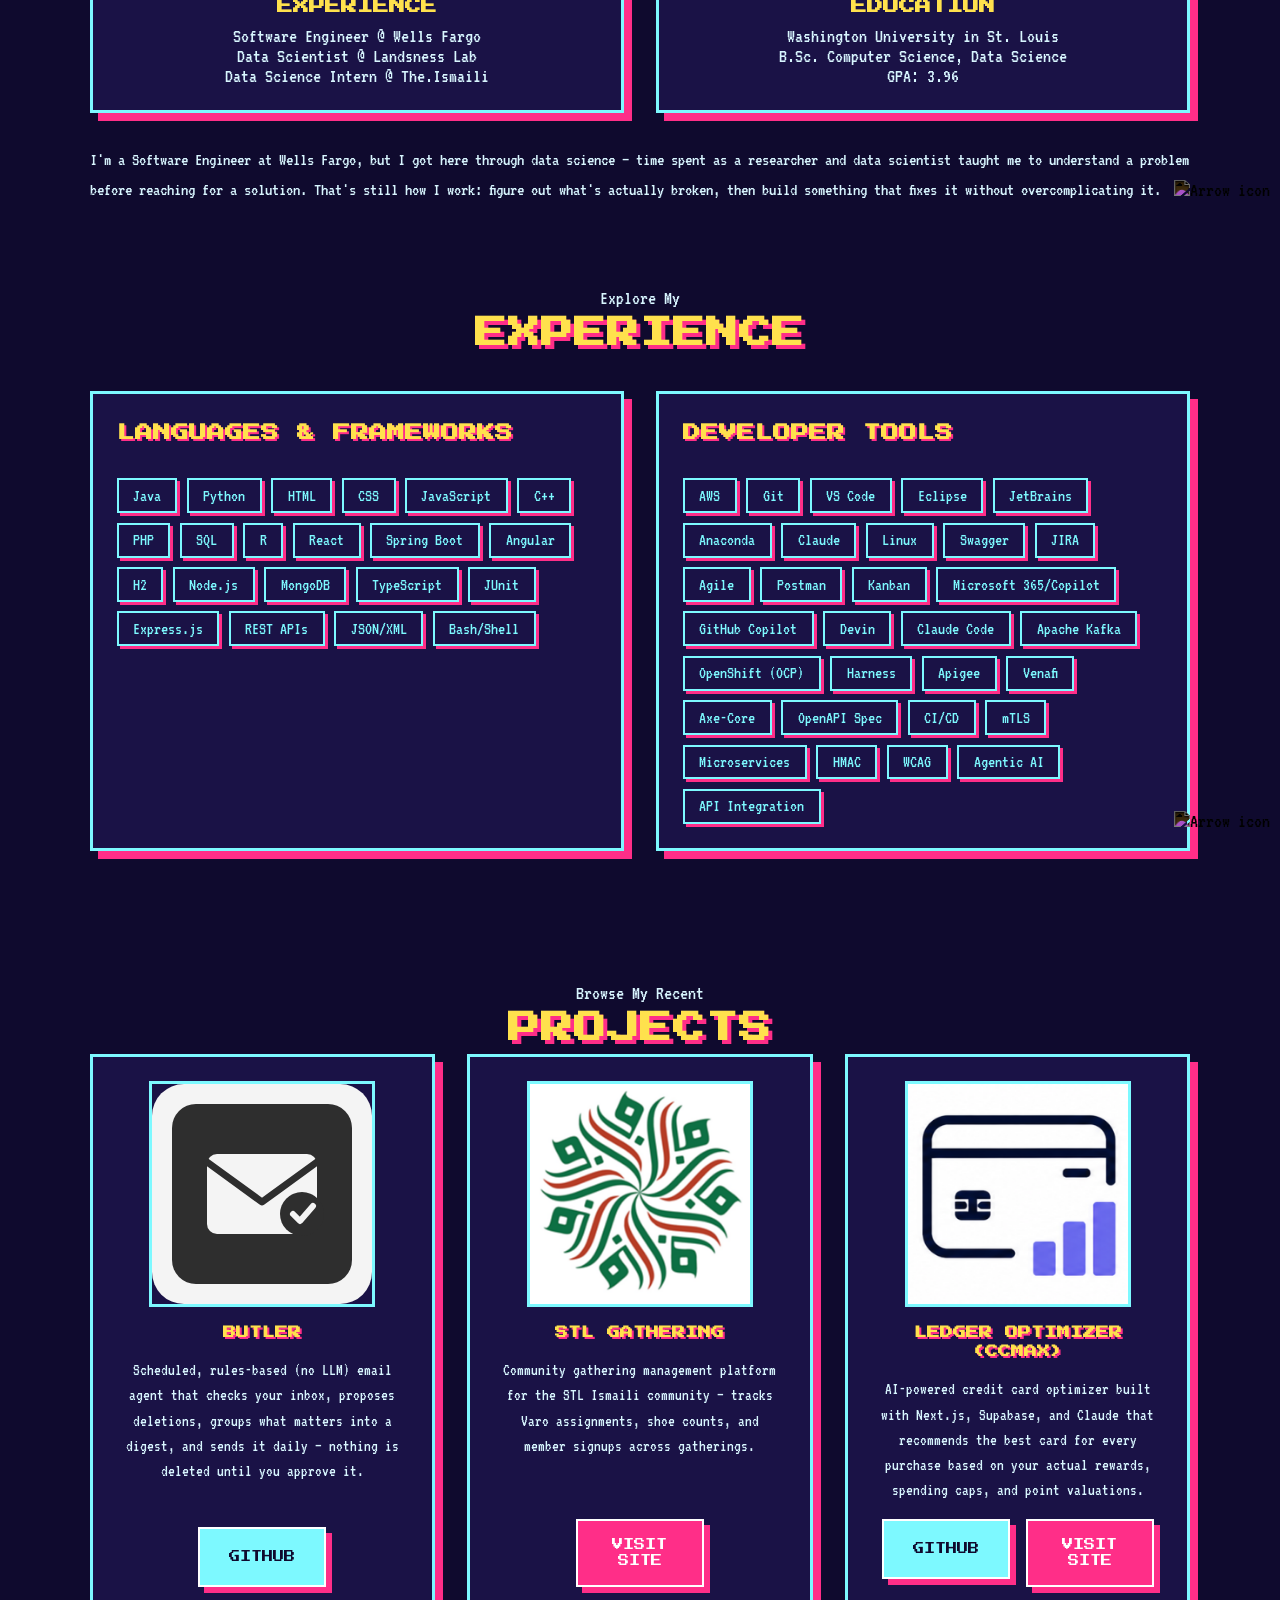
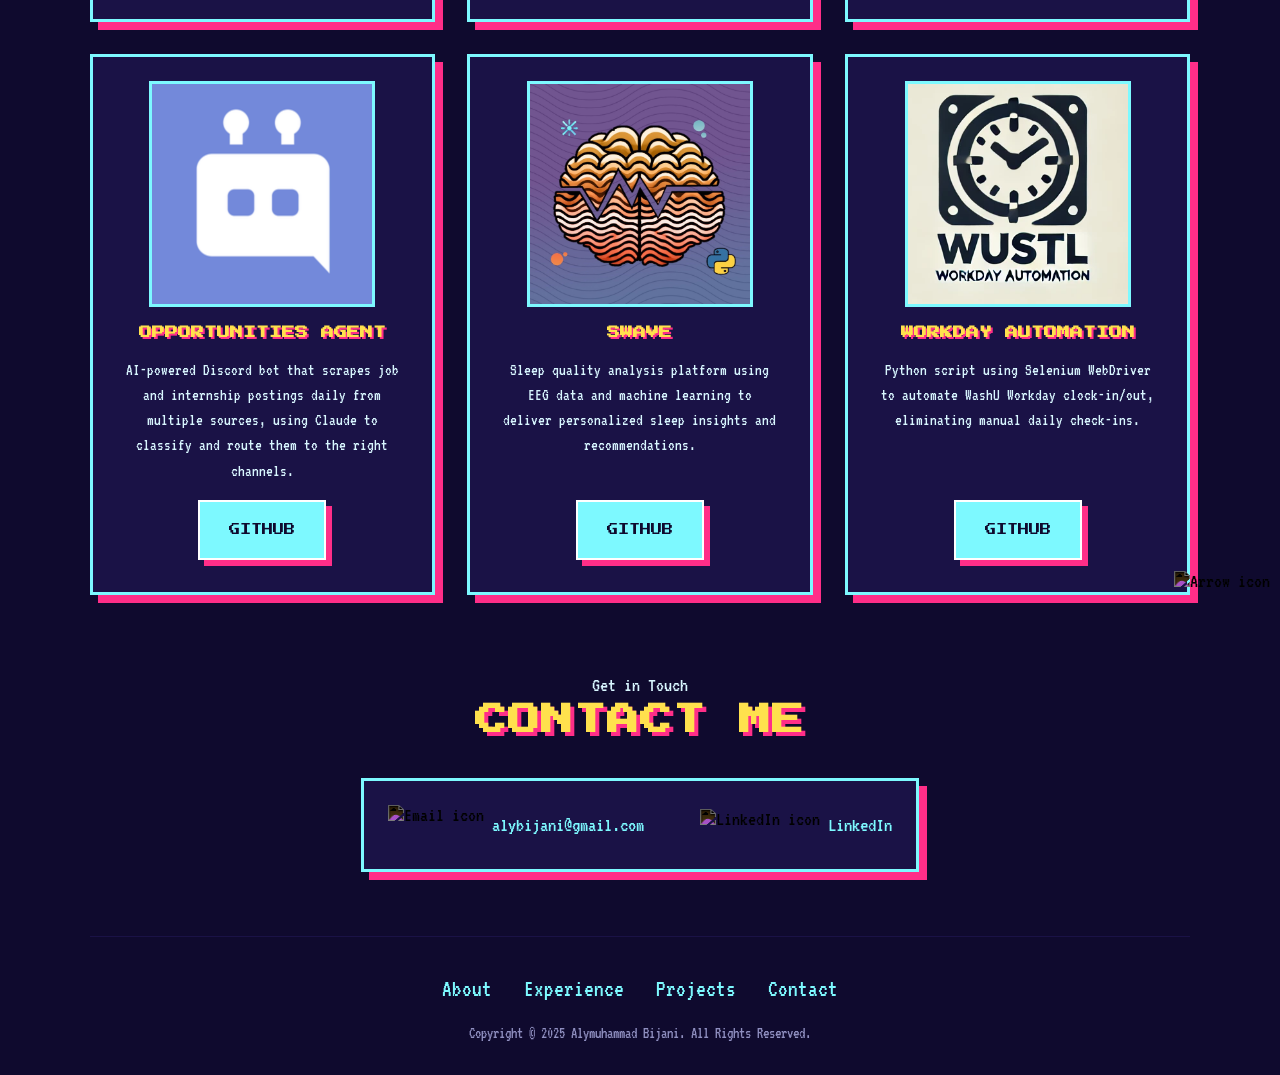
==== commit a9d28657: "standardize Live Site label to Visit Site, equalize project button sizes Co-Authored-By: Claude Sonn" ====
--- a/pixel/index.html
+++ b/pixel/index.html
@@ -241,7 +241,7 @@
               <button class="btn btn-color-2 project-btn">Github</button>
             </a>
             <a href="https://cc-max.vercel.app" target="_blank">
-              <button class="btn btn-color-1 project-btn">Live Site</button>
+              <button class="btn btn-color-1 project-btn">Visit Site</button>
             </a>
           </div>
         </div>
--- a/pixel/style.css
+++ b/pixel/style.css
@@ -302,9 +302,16 @@
   font-family: var(--font-display);
   text-transform: uppercase;
   font-size: 0.7rem;
+  line-height: 1.4;
   transition: all 150ms ease;
   padding: 1rem 0.75rem;
   width: 8rem;
+  min-height: 3.75rem;
+  display: flex;
+  align-items: center;
+  justify-content: center;
+  text-align: center;
+  box-sizing: border-box;
   border-radius: 0;
   box-shadow: 6px 6px 0 var(--pixel-magenta);
 }
